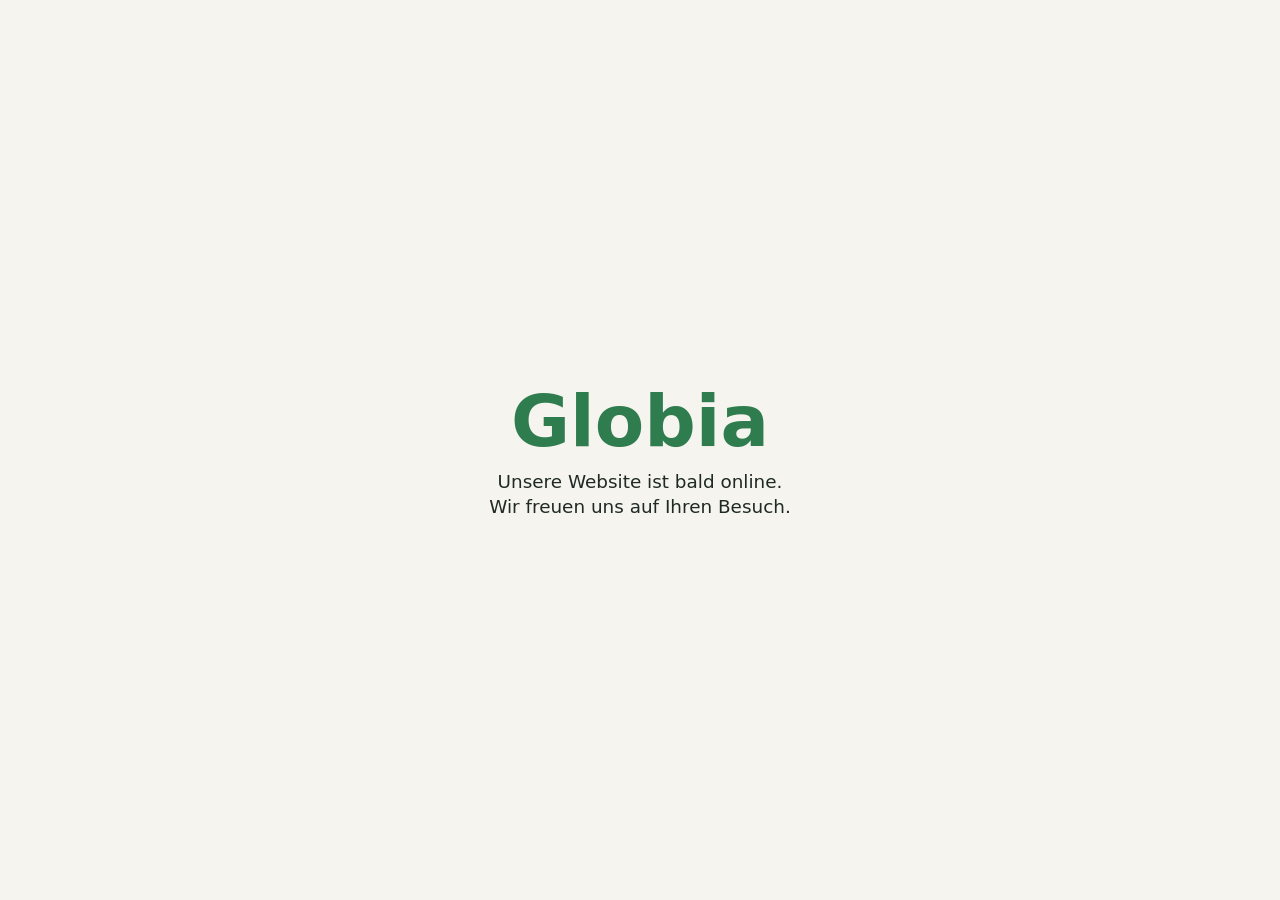
==== index.html @ 4a163db0 "Add coming-soon page and custom domain Co-Authored-By: Claude Sonnet 5.5 <noreply@anthropic.com> Cla" ====
<!doctype html>
<html lang="de">
<head>
<meta charset="utf-8">
<meta name="viewport" content="width=device-width, initial-scale=1">
<title>Globia – bald online</title>
<style>
:root{--bg:#f6f4ee;--fg:#1f2a24;--accent:#2f7d4f}
@media (prefers-color-scheme:dark){:root{--bg:#161b18;--fg:#eef1ec;--accent:#6fcf97}}
body{margin:0;min-height:100vh;display:flex;align-items:center;justify-content:center;background:var(--bg);color:var(--fg);font-family:system-ui,-apple-system,Segoe UI,sans-serif;text-align:center;padding:0 16px}
h1{font-size:clamp(2.5rem,8vw,4.5rem);margin:0 0 .5rem;color:var(--accent)}
p{font-size:1.15rem;margin:.25rem 0}
</style>
</head>
<body>
<main>
<h1>Globia</h1>
<p>Unsere Website ist bald online.</p>
<p>Wir freuen uns auf Ihren Besuch.</p>
</main>
</body>
</html>
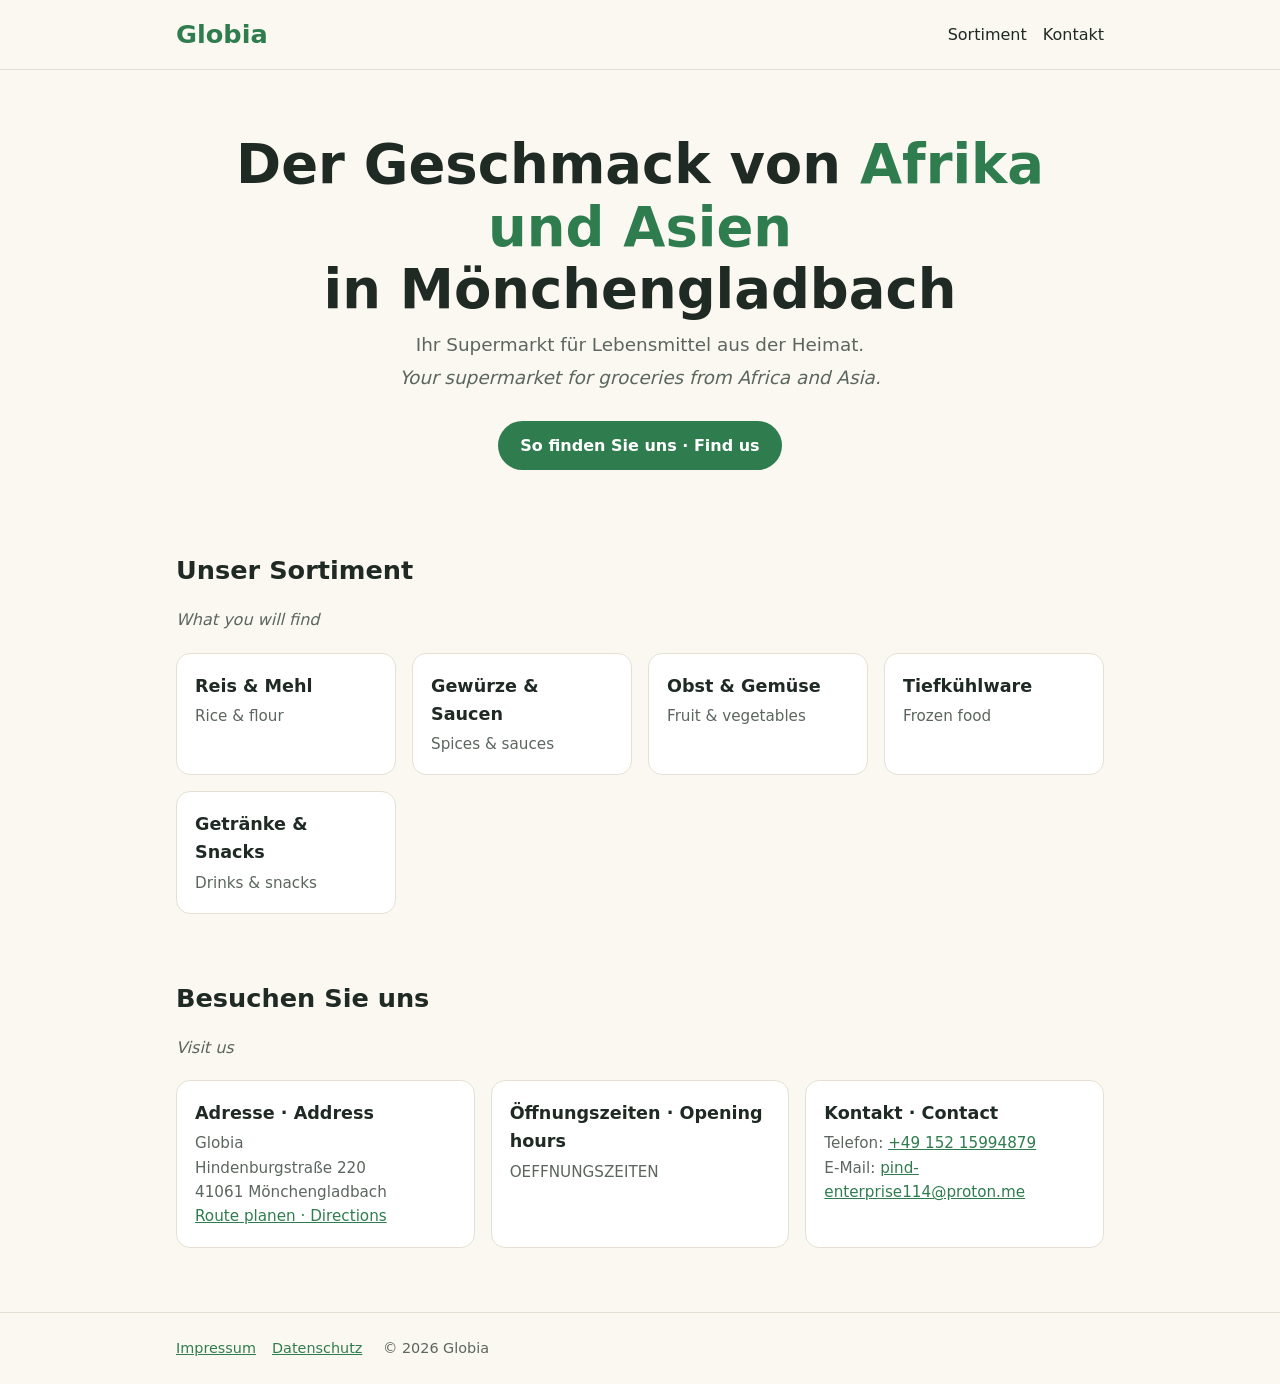
==== commit 7b0ef951: "Add shop homepage, Impressum and privacy policy (draft) Owner name and opening hours are still place" ====
--- a/index.html
+++ b/index.html
@@ -3,20 +3,61 @@
 <head>
 <meta charset="utf-8">
 <meta name="viewport" content="width=device-width, initial-scale=1">
-<title>Globia – bald online</title>
-<style>
-:root{--bg:#f6f4ee;--fg:#1f2a24;--accent:#2f7d4f}
-@media (prefers-color-scheme:dark){:root{--bg:#161b18;--fg:#eef1ec;--accent:#6fcf97}}
-body{margin:0;min-height:100vh;display:flex;align-items:center;justify-content:center;background:var(--bg);color:var(--fg);font-family:system-ui,-apple-system,Segoe UI,sans-serif;text-align:center;padding:0 16px}
-h1{font-size:clamp(2.5rem,8vw,4.5rem);margin:0 0 .5rem;color:var(--accent)}
-p{font-size:1.15rem;margin:.25rem 0}
-</style>
+<title>Globia Supermarkt Mönchengladbach</title>
+<meta name="description" content="Globia – Ihr Supermarkt für Lebensmittel aus Afrika und Asien in Mönchengladbach, Hindenburgstraße 220.">
+<link rel="stylesheet" href="style.css">
 </head>
 <body>
-<main>
-<h1>Globia</h1>
-<p>Unsere Website ist bald online.</p>
-<p>Wir freuen uns auf Ihren Besuch.</p>
+<header><div class="wrap">
+  <a class="logo" href="/">Globia</a>
+  <nav><a href="#sortiment">Sortiment</a><a href="#kontakt">Kontakt</a></nav>
+</div></header>
+
+<main class="wrap">
+  <div class="hero">
+    <h1>Der Geschmack von <span>Afrika und Asien</span><br>in Mönchengladbach</h1>
+    <p>Ihr Supermarkt für Lebensmittel aus der Heimat.</p>
+    <p class="en">Your supermarket for groceries from Africa and Asia.</p>
+    <a class="btn" href="#kontakt">So finden Sie uns · Find us</a>
+  </div>
+
+  <section id="sortiment">
+    <h2>Unser Sortiment</h2>
+    <p class="en">What you will find</p>
+    <div class="grid">
+      <div class="card"><h3>Reis &amp; Mehl</h3><p>Rice &amp; flour</p></div>
+      <div class="card"><h3>Gewürze &amp; Saucen</h3><p>Spices &amp; sauces</p></div>
+      <div class="card"><h3>Obst &amp; Gemüse</h3><p>Fruit &amp; vegetables</p></div>
+      <div class="card"><h3>Tiefkühlware</h3><p>Frozen food</p></div>
+      <div class="card"><h3>Getränke &amp; Snacks</h3><p>Drinks &amp; snacks</p></div>
+    </div>
+  </section>
+
+  <section id="kontakt">
+    <h2>Besuchen Sie uns</h2>
+    <p class="en">Visit us</p>
+    <div class="info">
+      <div class="card">
+        <h3>Adresse · Address</h3>
+        <p>Globia<br>Hindenburgstraße 220<br>41061 Mönchengladbach</p>
+        <p><a href="https://www.google.com/maps/search/?api=1&amp;query=Hindenburgstra%C3%9Fe+220%2C+41061+M%C3%B6nchengladbach">Route planen · Directions</a></p>
+      </div>
+      <div class="card">
+        <h3>Öffnungszeiten · Opening hours</h3>
+        <p>OEFFNUNGSZEITEN</p>
+      </div>
+      <div class="card">
+        <h3>Kontakt · Contact</h3>
+        <p>Telefon: <a href="tel:+4915215994879">+49 152 15994879</a><br>
+        E-Mail: <a href="mailto:pind-enterprise114@proton.me">pind-enterprise114@proton.me</a></p>
+      </div>
+    </div>
+  </section>
 </main>
+
+<footer><div class="wrap">
+  <a href="impressum.html">Impressum</a><a href="datenschutz.html">Datenschutz</a>
+  <span>© 2026 Globia</span>
+</div></footer>
 </body>
 </html>
--- a/style.css
+++ b/style.css
@@ -0,0 +1,28 @@
+:root{--bg:#fbf8f2;--fg:#1f2a24;--muted:#5b665f;--accent:#2f7d4f;--accent2:#d9822b;--card:#ffffff;--line:#e6e0d4}
+@media (prefers-color-scheme:dark){:root{--bg:#141a16;--fg:#eef1ec;--muted:#a9b3ac;--accent:#6fcf97;--accent2:#f2a65a;--card:#1c241f;--line:#2c362f}}
+*{box-sizing:border-box}
+body{margin:0;background:var(--bg);color:var(--fg);font-family:system-ui,-apple-system,"Segoe UI",Roboto,sans-serif;line-height:1.6}
+a{color:var(--accent)}
+.wrap{max-width:960px;margin:0 auto;padding:0 16px}
+header{border-bottom:1px solid var(--line)}
+header .wrap{display:flex;align-items:center;justify-content:space-between;padding-top:14px;padding-bottom:14px}
+.logo{font-weight:800;font-size:1.6rem;color:var(--accent);text-decoration:none}
+nav a{margin-left:16px;text-decoration:none;color:var(--fg);font-weight:500}
+.hero{padding:64px 0 48px;text-align:center}
+.hero h1{font-size:clamp(2rem,6vw,3.4rem);margin:0 0 8px;line-height:1.15}
+.hero h1 span{color:var(--accent)}
+.hero p{font-size:1.15rem;color:var(--muted);margin:4px 0}
+.en{color:var(--muted);font-style:italic}
+.btn{display:inline-block;margin-top:24px;background:var(--accent);color:#fff;padding:12px 22px;border-radius:999px;text-decoration:none;font-weight:600}
+@media (prefers-color-scheme:dark){.btn{color:#10140f}}
+section{padding:32px 0}
+h2{font-size:1.6rem;margin:0 0 4px}
+.grid{display:grid;grid-template-columns:repeat(auto-fit,minmax(200px,1fr));gap:16px;margin-top:20px}
+.card{background:var(--card);border:1px solid var(--line);border-radius:14px;padding:18px}
+.card h3{margin:0 0 4px;font-size:1.1rem}
+.card p{margin:0;color:var(--muted);font-size:.95rem}
+.info{display:grid;grid-template-columns:repeat(auto-fit,minmax(260px,1fr));gap:16px;margin-top:20px}
+footer{border-top:1px solid var(--line);margin-top:32px;padding:24px 0;color:var(--muted);font-size:.9rem}
+footer a{margin-right:16px}
+.legal h1{margin-top:40px}
+.legal h2{font-size:1.2rem;margin-top:28px}
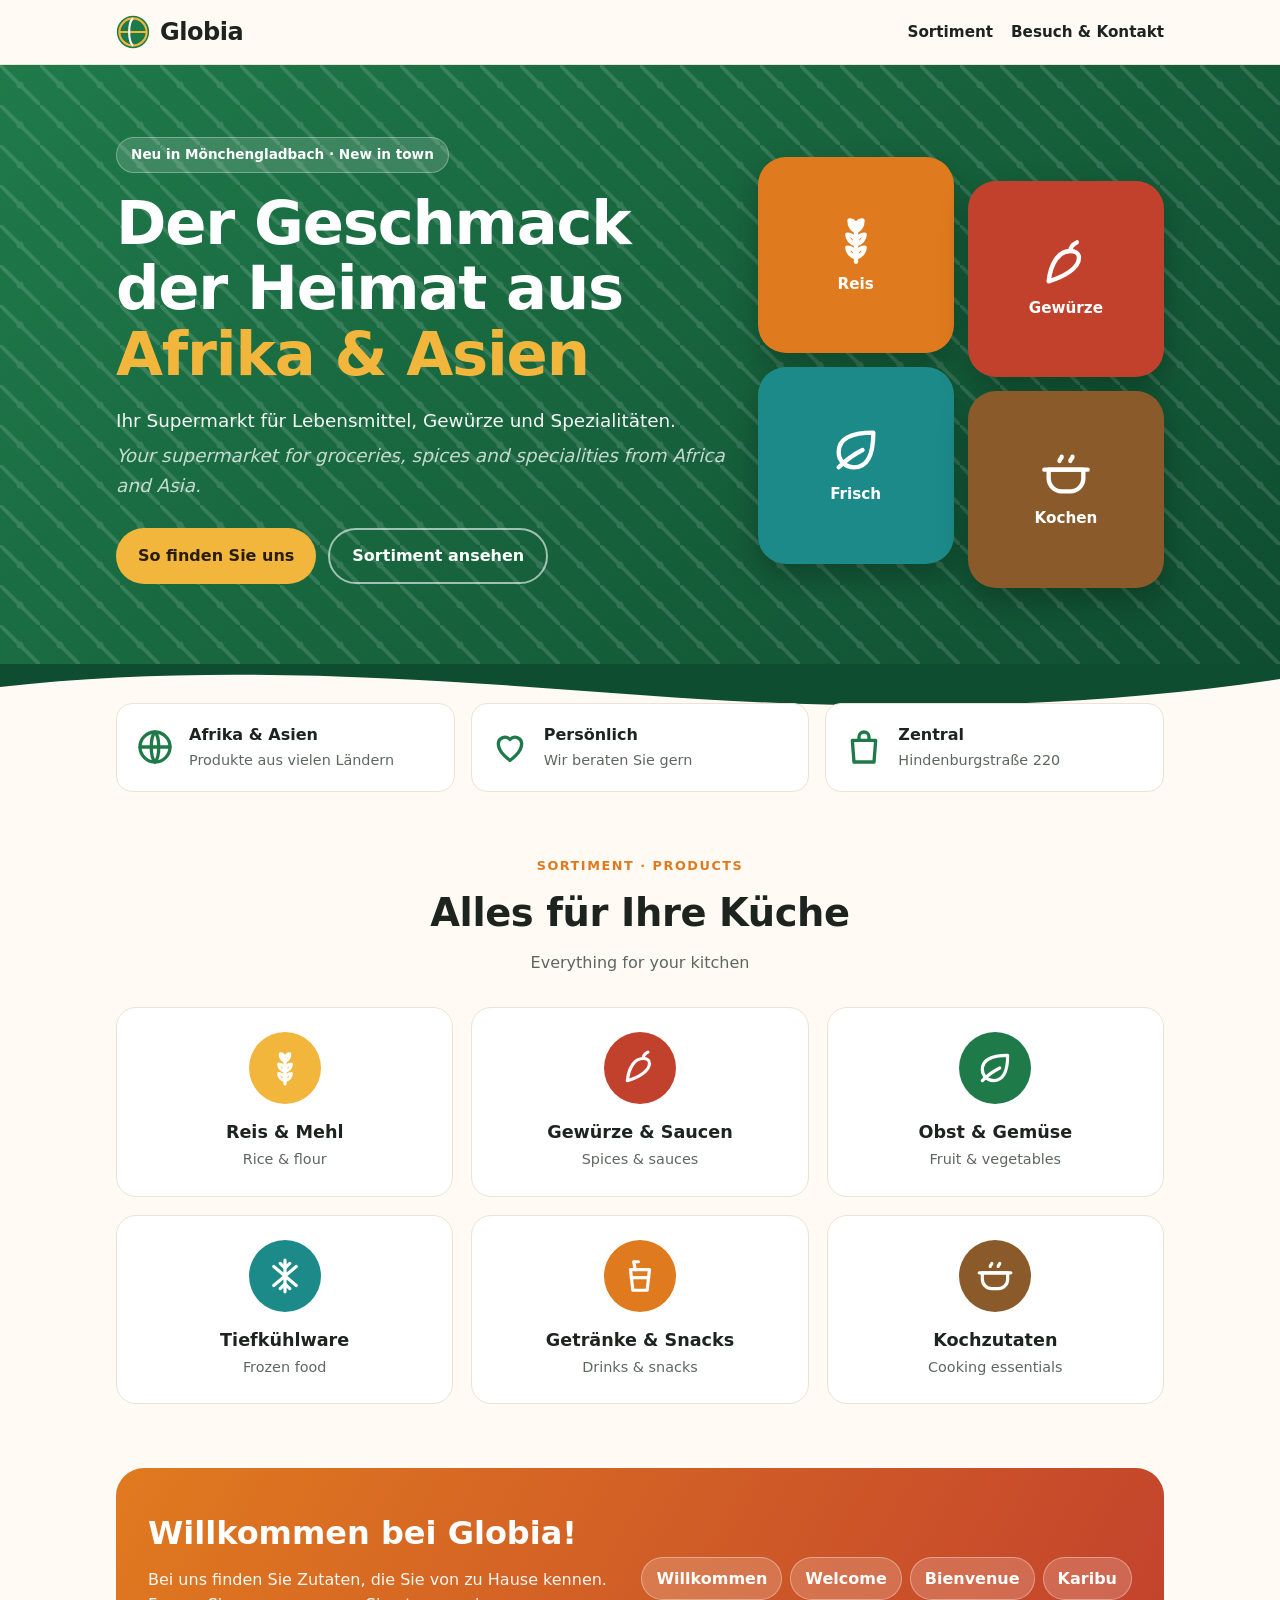
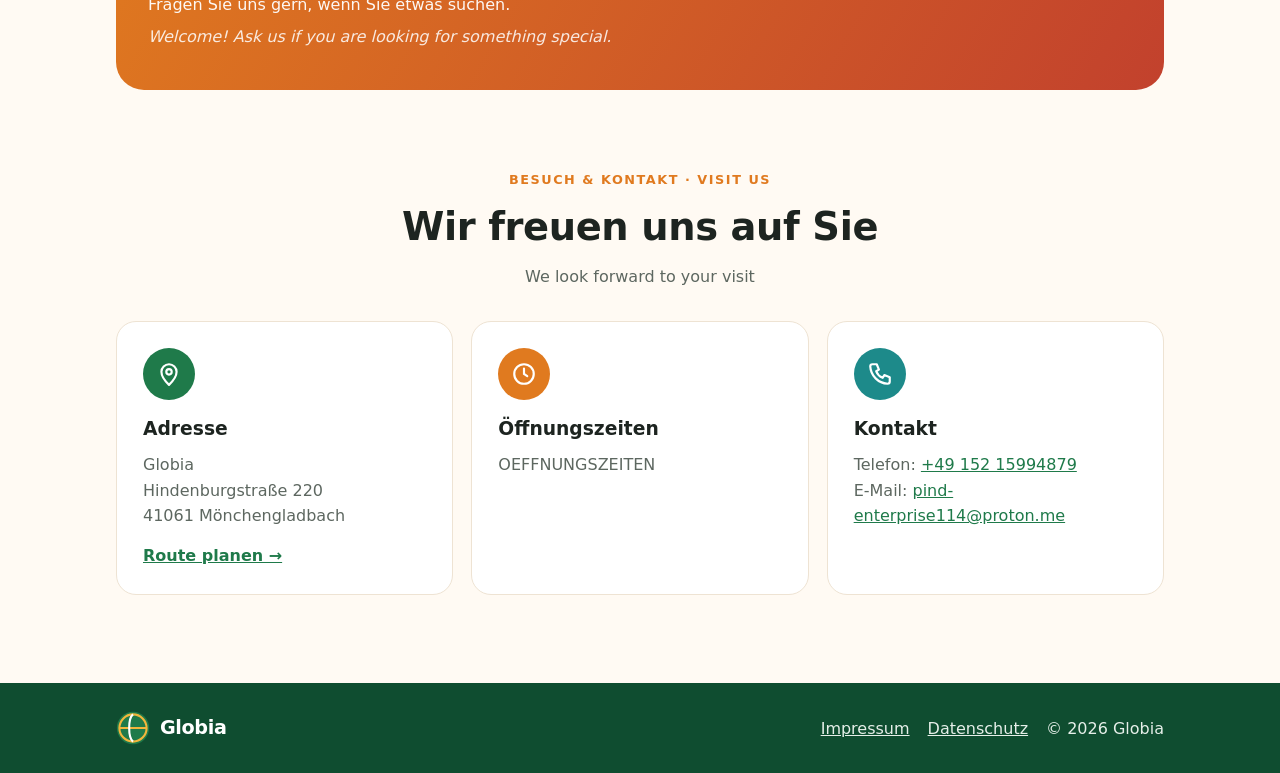
==== commit a3ff1f3b: "Redesign homepage with richer layout Hero with pattern and category tiles, product grid with icons, " ====
--- a/index.html
+++ b/index.html
@@ -3,61 +3,94 @@
 <head>
 <meta charset="utf-8">
 <meta name="viewport" content="width=device-width, initial-scale=1">
-<title>Globia Supermarkt Mönchengladbach</title>
+<title>Globia – Supermarkt für Afrika &amp; Asien in Mönchengladbach</title>
 <meta name="description" content="Globia – Ihr Supermarkt für Lebensmittel aus Afrika und Asien in Mönchengladbach, Hindenburgstraße 220.">
+<meta name="theme-color" content="#1f7a4a">
+<link rel="icon" href="data:image/svg+xml,<svg viewBox='0 0 40 40' aria-hidden='true'><circle cx='20' cy='20' r='19' fill='%231f7a4a'/><path d='M20 4a16 16 0 0 1 0 32M20 4a16 16 0 0 0 0 32M5 20h30' stroke='%23f2b63c' stroke-width='2.5' fill='none'/><path d='M20 4c-6 5-6 27 0 32' stroke='%23fff' stroke-width='2.5' fill='none'/></svg>">
 <link rel="stylesheet" href="style.css">
 </head>
 <body>
-<header><div class="wrap">
-  <a class="logo" href="/">Globia</a>
-  <nav><a href="#sortiment">Sortiment</a><a href="#kontakt">Kontakt</a></nav>
-</div></header>
+<header><div class="wrap"><a class="logo" href="/"><svg viewBox="0 0 40 40" aria-hidden="true"><circle cx="20" cy="20" r="19" fill="#1f7a4a"/><path d="M20 4a16 16 0 0 1 0 32M20 4a16 16 0 0 0 0 32M5 20h30" stroke="#f2b63c" stroke-width="2.5" fill="none"/><path d="M20 4c-6 5-6 27 0 32" stroke="#fff" stroke-width="2.5" fill="none"/></svg>Globia</a><nav><a class="hide-sm" href="#sortiment">Sortiment</a><a href="#besuch">Besuch &amp; Kontakt</a></nav></div></header>
+
+<div class="hero"><div class="wrap">
+  <div>
+    <span class="tag">Neu in Mönchengladbach · New in town</span>
+    <h1>Der Geschmack der Heimat aus <em>Afrika &amp; Asien</em></h1>
+    <p>Ihr Supermarkt für Lebensmittel, Gewürze und Spezialitäten.</p>
+    <p class="en">Your supermarket for groceries, spices and specialities from Africa and Asia.</p>
+    <div class="cta">
+      <a class="btn btn-gold" href="#besuch">So finden Sie uns</a>
+      <a class="btn btn-ghost" href="#sortiment">Sortiment ansehen</a>
+    </div>
+  </div>
+  <div class="hero-art" aria-hidden="true">
+    <div class="bubble b1"><svg viewBox="0 0 24 24" fill="none" stroke="currentColor" stroke-width="2" stroke-linecap="round" stroke-linejoin="round"><path d="M12 22V8"/><path d="M12 8c-2-1-3-3-3-5 2 0 3 2 3 5Zm0 0c2-1 3-3 3-5-2 0-3 2-3 5Z"/><path d="M12 14c-2.5-.5-4-2.5-4-4.5 2.5 0 4 2 4 4.5Zm0 0c2.5-.5 4-2.5 4-4.5-2.5 0-4 2-4 4.5Z"/><path d="M12 20c-2.5-.5-4-2.5-4-4.5 2.5 0 4 2 4 4.5Zm0 0c2.5-.5 4-2.5 4-4.5-2.5 0-4 2-4 4.5Z"/></svg>Reis</div>
+    <div class="bubble b2"><svg viewBox="0 0 24 24" fill="none" stroke="currentColor" stroke-width="2" stroke-linecap="round" stroke-linejoin="round"><path d="M14 6c-5 0-9 5-10 14 7-2 14-6 14-11 0-2-2-3-4-3Z"/><path d="M14 6c0-2 1-3 3-4"/></svg>Gewürze</div>
+    <div class="bubble b3"><svg viewBox="0 0 24 24" fill="none" stroke="currentColor" stroke-width="2" stroke-linecap="round" stroke-linejoin="round"><path d="M11 20A7 7 0 0 1 4 13c0-6 5-9 16-9 0 11-3 16-9 16Z"/><path d="M4 20c4-4 7-6 11-8"/></svg>Frisch</div>
+    <div class="bubble b4"><svg viewBox="0 0 24 24" fill="none" stroke="currentColor" stroke-width="2" stroke-linecap="round" stroke-linejoin="round"><path d="M4 10h16v4a6 6 0 0 1-6 6h-4a6 6 0 0 1-6-6Z"/><path d="M2 10h20M9 6c0-1 1-1 1-2M14 6c0-1 1-1 1-2"/></svg>Kochen</div>
+  </div>
+</div></div>
+<svg class="wave" viewBox="0 0 1440 48" preserveAspectRatio="none" aria-hidden="true"><path fill="currentColor" d="M0 0h1440v16c-240 32-480 32-720 16S240 0 0 24Z"/></svg>
 
 <main class="wrap">
-  <div class="hero">
-    <h1>Der Geschmack von <span>Afrika und Asien</span><br>in Mönchengladbach</h1>
-    <p>Ihr Supermarkt für Lebensmittel aus der Heimat.</p>
-    <p class="en">Your supermarket for groceries from Africa and Asia.</p>
-    <a class="btn" href="#kontakt">So finden Sie uns · Find us</a>
+  <div class="strip">
+    <div><svg viewBox="0 0 24 24" fill="none" stroke="currentColor" stroke-width="2" stroke-linecap="round"><circle cx="12" cy="12" r="9"/><path d="M3 12h18M12 3c3 3 3 15 0 18M12 3c-3 3-3 15 0 18"/></svg><p style="margin:0"><b>Afrika &amp; Asien</b><span>Produkte aus vielen Ländern</span></p></div>
+    <div><svg viewBox="0 0 24 24" fill="none" stroke="currentColor" stroke-width="2" stroke-linecap="round" stroke-linejoin="round"><path d="M12 20s-7-4.5-7-10a4 4 0 0 1 7-2.5A4 4 0 0 1 19 10c0 5.5-7 10-7 10Z"/></svg><p style="margin:0"><b>Persönlich</b><span>Wir beraten Sie gern</span></p></div>
+    <div><svg viewBox="0 0 24 24" fill="none" stroke="currentColor" stroke-width="2" stroke-linecap="round" stroke-linejoin="round"><path d="M5 8h14l-1 13H6Z"/><path d="M9 8V6a3 3 0 0 1 6 0v2"/></svg><p style="margin:0"><b>Zentral</b><span>Hindenburgstraße 220</span></p></div>
   </div>
 
   <section id="sortiment">
-    <h2>Unser Sortiment</h2>
-    <p class="en">What you will find</p>
+    <div class="head">
+      <small>Sortiment · Products</small>
+      <h2>Alles für Ihre Küche</h2>
+      <p>Everything for your kitchen</p>
+    </div>
     <div class="grid">
-      <div class="card"><h3>Reis &amp; Mehl</h3><p>Rice &amp; flour</p></div>
-      <div class="card"><h3>Gewürze &amp; Saucen</h3><p>Spices &amp; sauces</p></div>
-      <div class="card"><h3>Obst &amp; Gemüse</h3><p>Fruit &amp; vegetables</p></div>
-      <div class="card"><h3>Tiefkühlware</h3><p>Frozen food</p></div>
-      <div class="card"><h3>Getränke &amp; Snacks</h3><p>Drinks &amp; snacks</p></div>
+      <div class="cat"><div class="icon" style="background:var(--gold)"><svg viewBox="0 0 24 24" fill="none" stroke="currentColor" stroke-width="2" stroke-linecap="round" stroke-linejoin="round"><path d="M12 22V8"/><path d="M12 8c-2-1-3-3-3-5 2 0 3 2 3 5Zm0 0c2-1 3-3 3-5-2 0-3 2-3 5Z"/><path d="M12 14c-2.5-.5-4-2.5-4-4.5 2.5 0 4 2 4 4.5Zm0 0c2.5-.5 4-2.5 4-4.5-2.5 0-4 2-4 4.5Z"/><path d="M12 20c-2.5-.5-4-2.5-4-4.5 2.5 0 4 2 4 4.5Zm0 0c2.5-.5 4-2.5 4-4.5-2.5 0-4 2-4 4.5Z"/></svg></div><h3>Reis &amp; Mehl</h3><p>Rice &amp; flour</p></div>
+      <div class="cat"><div class="icon" style="background:var(--red)"><svg viewBox="0 0 24 24" fill="none" stroke="currentColor" stroke-width="2" stroke-linecap="round" stroke-linejoin="round"><path d="M14 6c-5 0-9 5-10 14 7-2 14-6 14-11 0-2-2-3-4-3Z"/><path d="M14 6c0-2 1-3 3-4"/></svg></div><h3>Gewürze &amp; Saucen</h3><p>Spices &amp; sauces</p></div>
+      <div class="cat"><div class="icon" style="background:var(--green)"><svg viewBox="0 0 24 24" fill="none" stroke="currentColor" stroke-width="2" stroke-linecap="round" stroke-linejoin="round"><path d="M11 20A7 7 0 0 1 4 13c0-6 5-9 16-9 0 11-3 16-9 16Z"/><path d="M4 20c4-4 7-6 11-8"/></svg></div><h3>Obst &amp; Gemüse</h3><p>Fruit &amp; vegetables</p></div>
+      <div class="cat"><div class="icon" style="background:var(--teal)"><svg viewBox="0 0 24 24" fill="none" stroke="currentColor" stroke-width="2" stroke-linecap="round"><path d="M12 2v20M4.9 6l14.2 12M19.1 6 4.9 18"/><path d="m9 4 3 3 3-3M9 20l3-3 3 3"/></svg></div><h3>Tiefkühlware</h3><p>Frozen food</p></div>
+      <div class="cat"><div class="icon" style="background:var(--orange)"><svg viewBox="0 0 24 24" fill="none" stroke="currentColor" stroke-width="2" stroke-linecap="round" stroke-linejoin="round"><path d="M6 8h12l-1.5 13h-9Z"/><path d="M9 8 8 3h3"/><path d="M6.5 13h11"/></svg></div><h3>Getränke &amp; Snacks</h3><p>Drinks &amp; snacks</p></div>
+      <div class="cat"><div class="icon" style="background:#8a5a2b"><svg viewBox="0 0 24 24" fill="none" stroke="currentColor" stroke-width="2" stroke-linecap="round" stroke-linejoin="round"><path d="M4 10h16v4a6 6 0 0 1-6 6h-4a6 6 0 0 1-6-6Z"/><path d="M2 10h20M9 6c0-1 1-1 1-2M14 6c0-1 1-1 1-2"/></svg></div><h3>Kochzutaten</h3><p>Cooking essentials</p></div>
+    </div>
+
+    <div class="band">
+      <div>
+        <h2>Willkommen bei Globia!</h2>
+        <p>Bei uns finden Sie Zutaten, die Sie von zu Hause kennen. Fragen Sie uns gern, wenn Sie etwas suchen.</p>
+        <p style="opacity:.85;font-style:italic;margin-top:6px">Welcome! Ask us if you are looking for something special.</p>
+      </div>
+      <div class="langs"><span>Willkommen</span><span>Welcome</span><span>Bienvenue</span><span>Karibu</span></div>
     </div>
   </section>
 
-  <section id="kontakt">
-    <h2>Besuchen Sie uns</h2>
-    <p class="en">Visit us</p>
-    <div class="info">
-      <div class="card">
-        <h3>Adresse · Address</h3>
+  <section id="besuch">
+    <div class="head">
+      <small>Besuch &amp; Kontakt · Visit us</small>
+      <h2>Wir freuen uns auf Sie</h2>
+      <p>We look forward to your visit</p>
+    </div>
+    <div class="visit">
+      <div class="box"><div class="icon" style="background:var(--green)"><svg viewBox="0 0 24 24" fill="none" stroke="currentColor" stroke-width="2" stroke-linecap="round" stroke-linejoin="round"><path d="M12 22s7-6.5 7-12a7 7 0 0 0-14 0c0 5.5 7 12 7 12Z"/><circle cx="12" cy="10" r="2.5"/></svg></div>
+        <h3>Adresse</h3>
         <p>Globia<br>Hindenburgstraße 220<br>41061 Mönchengladbach</p>
-        <p><a href="https://www.google.com/maps/search/?api=1&amp;query=Hindenburgstra%C3%9Fe+220%2C+41061+M%C3%B6nchengladbach">Route planen · Directions</a></p>
+        <a class="big" href="https://www.google.com/maps/search/?api=1&amp;query=Hindenburgstra%C3%9Fe+220%2C+41061+M%C3%B6nchengladbach">Route planen →</a>
       </div>
-      <div class="card">
-        <h3>Öffnungszeiten · Opening hours</h3>
+      <div class="box"><div class="icon" style="background:var(--orange)"><svg viewBox="0 0 24 24" fill="none" stroke="currentColor" stroke-width="2" stroke-linecap="round"><circle cx="12" cy="12" r="9"/><path d="M12 7v5l3 2"/></svg></div>
+        <h3>Öffnungszeiten</h3>
         <p>OEFFNUNGSZEITEN</p>
       </div>
-      <div class="card">
-        <h3>Kontakt · Contact</h3>
+      <div class="box"><div class="icon" style="background:var(--teal)"><svg viewBox="0 0 24 24" fill="none" stroke="currentColor" stroke-width="2" stroke-linecap="round" stroke-linejoin="round"><path d="M5 3h4l2 5-2.5 1.5a11 11 0 0 0 6 6L16 13l5 2v4a2 2 0 0 1-2 2A17 17 0 0 1 3 5a2 2 0 0 1 2-2Z"/></svg></div>
+        <h3>Kontakt</h3>
         <p>Telefon: <a href="tel:+4915215994879">+49 152 15994879</a><br>
         E-Mail: <a href="mailto:pind-enterprise114@proton.me">pind-enterprise114@proton.me</a></p>
       </div>
     </div>
   </section>
 </main>
-
 <footer><div class="wrap">
-  <a href="impressum.html">Impressum</a><a href="datenschutz.html">Datenschutz</a>
-  <span>© 2026 Globia</span>
+  <a class="logo" href="/"><svg viewBox="0 0 40 40" aria-hidden="true"><circle cx="20" cy="20" r="19" fill="#1f7a4a"/><path d="M20 4a16 16 0 0 1 0 32M20 4a16 16 0 0 0 0 32M5 20h30" stroke="#f2b63c" stroke-width="2.5" fill="none"/><path d="M20 4c-6 5-6 27 0 32" stroke="#fff" stroke-width="2.5" fill="none"/></svg>Globia</a>
+  <div><a href="impressum.html">Impressum</a><a href="datenschutz.html">Datenschutz</a><span>© 2026 Globia</span></div>
 </div></footer>
 </body>
 </html>
--- a/style.css
+++ b/style.css
@@ -1,28 +1,103 @@
-:root{--bg:#fbf8f2;--fg:#1f2a24;--muted:#5b665f;--accent:#2f7d4f;--accent2:#d9822b;--card:#ffffff;--line:#e6e0d4}
-@media (prefers-color-scheme:dark){:root{--bg:#141a16;--fg:#eef1ec;--muted:#a9b3ac;--accent:#6fcf97;--accent2:#f2a65a;--card:#1c241f;--line:#2c362f}}
+:root{
+  --bg:#fffaf3;--fg:#1d2420;--muted:#5d6760;--card:#ffffff;--line:#eee3d3;
+  --green:#1f7a4a;--orange:#e07a1f;--red:#c2412d;--gold:#f2b63c;--teal:#1d8a8a;
+  --hero1:#1f7a4a;--hero2:#0f4d30;
+}
+@media (prefers-color-scheme:dark){:root{
+  --bg:#121613;--fg:#f1f3ee;--muted:#a8b2aa;--card:#1b221d;--line:#2a332d;
+  --green:#5cc98c;--orange:#f2a35a;--red:#ef7a66;--gold:#f6cc6b;--teal:#5cc6c6;
+  --hero1:#174f33;--hero2:#0b2a1b;
+}}
 *{box-sizing:border-box}
+html{scroll-behavior:smooth}
 body{margin:0;background:var(--bg);color:var(--fg);font-family:system-ui,-apple-system,"Segoe UI",Roboto,sans-serif;line-height:1.6}
-a{color:var(--accent)}
-.wrap{max-width:960px;margin:0 auto;padding:0 16px}
-header{border-bottom:1px solid var(--line)}
-header .wrap{display:flex;align-items:center;justify-content:space-between;padding-top:14px;padding-bottom:14px}
-.logo{font-weight:800;font-size:1.6rem;color:var(--accent);text-decoration:none}
-nav a{margin-left:16px;text-decoration:none;color:var(--fg);font-weight:500}
-.hero{padding:64px 0 48px;text-align:center}
-.hero h1{font-size:clamp(2rem,6vw,3.4rem);margin:0 0 8px;line-height:1.15}
-.hero h1 span{color:var(--accent)}
-.hero p{font-size:1.15rem;color:var(--muted);margin:4px 0}
-.en{color:var(--muted);font-style:italic}
-.btn{display:inline-block;margin-top:24px;background:var(--accent);color:#fff;padding:12px 22px;border-radius:999px;text-decoration:none;font-weight:600}
-@media (prefers-color-scheme:dark){.btn{color:#10140f}}
-section{padding:32px 0}
-h2{font-size:1.6rem;margin:0 0 4px}
-.grid{display:grid;grid-template-columns:repeat(auto-fit,minmax(200px,1fr));gap:16px;margin-top:20px}
-.card{background:var(--card);border:1px solid var(--line);border-radius:14px;padding:18px}
-.card h3{margin:0 0 4px;font-size:1.1rem}
-.card p{margin:0;color:var(--muted);font-size:.95rem}
-.info{display:grid;grid-template-columns:repeat(auto-fit,minmax(260px,1fr));gap:16px;margin-top:20px}
-footer{border-top:1px solid var(--line);margin-top:32px;padding:24px 0;color:var(--muted);font-size:.9rem}
-footer a{margin-right:16px}
-.legal h1{margin-top:40px}
+a{color:var(--green)}
+.wrap{max-width:1080px;margin:0 auto;padding:0 16px}
+
+/* header */
+header{position:sticky;top:0;z-index:10;background:color-mix(in srgb,var(--bg) 88%,transparent);backdrop-filter:blur(8px);border-bottom:1px solid var(--line)}
+header .wrap{display:flex;align-items:center;justify-content:space-between;height:64px}
+.logo{display:flex;align-items:center;gap:10px;font-weight:800;font-size:1.5rem;color:var(--fg);text-decoration:none;letter-spacing:-.02em}
+.logo svg{width:34px;height:34px}
+nav a{margin-left:18px;text-decoration:none;color:var(--fg);font-weight:600;font-size:.95rem}
+nav a:hover{color:var(--green)}
+@media (max-width:520px){nav a.hide-sm{display:none}}
+
+/* hero */
+.hero{position:relative;overflow:hidden;color:#fff;background:linear-gradient(135deg,var(--hero1),var(--hero2))}
+.hero::before{content:"";position:absolute;inset:0;opacity:.13;background-image:
+  radial-gradient(circle at 20px 20px,#fff 3px,transparent 4px),
+  linear-gradient(45deg,transparent 46%,#fff 47%,#fff 53%,transparent 54%);
+  background-size:40px 40px,40px 40px}
+.hero .wrap{position:relative;display:grid;grid-template-columns:1.2fr .8fr;gap:32px;align-items:center;padding-top:72px;padding-bottom:80px}
+@media (max-width:820px){.hero .wrap{grid-template-columns:1fr;padding-top:48px;padding-bottom:56px}.hero-art{display:none}}
+.tag{display:inline-block;background:rgba(255,255,255,.15);border:1px solid rgba(255,255,255,.3);padding:6px 14px;border-radius:999px;font-size:.85rem;font-weight:600;margin-bottom:18px}
+.hero h1{font-size:clamp(2.2rem,5.5vw,3.8rem);line-height:1.08;margin:0 0 18px;letter-spacing:-.02em}
+.hero h1 em{font-style:normal;color:var(--gold)}
+.hero p{font-size:1.15rem;margin:0 0 6px;opacity:.95}
+.hero p.en{opacity:.75;font-style:italic}
+.cta{display:flex;flex-wrap:wrap;gap:12px;margin-top:28px}
+.btn{display:inline-flex;align-items:center;gap:8px;padding:13px 22px;border-radius:999px;font-weight:700;text-decoration:none}
+.btn-gold{background:var(--gold);color:#2a1d05}
+.btn-ghost{border:2px solid rgba(255,255,255,.6);color:#fff}
+.btn:hover{transform:translateY(-1px)}
+.hero-art{display:grid;grid-template-columns:1fr 1fr;gap:14px}
+.bubble{aspect-ratio:1;border-radius:28px;display:flex;flex-direction:column;align-items:center;justify-content:center;gap:6px;font-weight:700;font-size:.95rem;color:#fff;box-shadow:0 12px 30px rgba(0,0,0,.25)}
+.bubble svg{width:52px;height:52px}
+.b1{background:var(--orange)}.b2{background:var(--red);transform:translateY(24px)}.b3{background:var(--teal)}.b4{background:#8a5a2b;transform:translateY(24px)}
+
+@media (max-width:820px){.hero-art{display:none}}
+/* wave divider */
+.wave{display:block;width:100%;height:48px;margin-top:-1px;color:var(--hero2)}
+
+/* strip */
+.strip{display:grid;grid-template-columns:repeat(3,1fr);gap:16px;margin-top:-8px}
+@media (max-width:720px){.strip{grid-template-columns:1fr}}
+.strip div{display:flex;gap:14px;align-items:center;background:var(--card);border:1px solid var(--line);border-radius:16px;padding:18px}
+.strip svg{flex:none;width:40px;height:40px;color:var(--green)}
+.strip b{display:block}
+.strip span{color:var(--muted);font-size:.9rem}
+
+section{padding:64px 0 16px}
+.head{text-align:center;max-width:640px;margin:0 auto 32px}
+.head small{display:block;color:var(--orange);font-weight:800;letter-spacing:.12em;text-transform:uppercase;font-size:.8rem;margin-bottom:6px}
+.head h2{font-size:clamp(1.7rem,4vw,2.4rem);margin:0 0 6px;letter-spacing:-.01em}
+.head p{color:var(--muted);margin:0}
+
+/* categories */
+.grid{display:grid;grid-template-columns:repeat(3,1fr);gap:18px}
+@media (max-width:720px){.grid{grid-template-columns:1fr 1fr;gap:12px}.cat{padding:18px 12px}.icon{width:60px;height:60px}}
+.cat{background:var(--card);border:1px solid var(--line);border-radius:20px;padding:24px 20px;text-align:center;transition:transform .15s,box-shadow .15s}
+.cat:hover{transform:translateY(-4px);box-shadow:0 14px 30px rgba(0,0,0,.08)}
+.icon{width:72px;height:72px;border-radius:50%;display:flex;align-items:center;justify-content:center;margin:0 auto 14px}
+.icon svg{width:38px;height:38px;color:#fff}
+.cat h3{margin:0;font-size:1.1rem}
+.cat p{margin:2px 0 0;color:var(--muted);font-size:.9rem}
+
+/* welcome band */
+.band{margin-top:64px;border-radius:28px;padding:40px 32px;background:linear-gradient(120deg,var(--orange),var(--red));color:#fff;display:grid;grid-template-columns:1fr auto;gap:24px;align-items:center}
+@media (max-width:720px){.band{grid-template-columns:1fr;padding:32px 22px}}
+.band h2{margin:0 0 8px;font-size:clamp(1.5rem,3.5vw,2rem)}
+.band p{margin:0;opacity:.95}
+.langs{display:flex;flex-wrap:wrap;gap:8px}
+.langs span{background:rgba(255,255,255,.18);border:1px solid rgba(255,255,255,.35);padding:8px 14px;border-radius:999px;font-weight:700;white-space:nowrap}
+
+/* visit */
+.visit{display:grid;grid-template-columns:repeat(3,1fr);gap:18px}
+@media (max-width:820px){.visit{grid-template-columns:1fr}}
+.box{background:var(--card);border:1px solid var(--line);border-radius:20px;padding:26px}
+.box .icon{width:52px;height:52px;margin:0 0 14px}
+.box .icon svg{width:26px;height:26px}
+.box h3{margin:0 0 8px}
+.box p{margin:0;color:var(--muted)}
+.box a.big{display:inline-block;margin-top:14px;font-weight:700}
+
+footer{margin-top:72px;background:var(--hero2);color:#e6efe9}
+footer .wrap{display:flex;flex-wrap:wrap;gap:16px;justify-content:space-between;align-items:center;padding-top:28px;padding-bottom:28px}
+footer a{color:#e6efe9;margin-right:18px}
+footer .logo{color:#fff;font-size:1.2rem}
+
+/* legal pages */
+.legal{max-width:760px}
+.legal h1{margin-top:48px;font-size:2.2rem}
 .legal h2{font-size:1.2rem;margin-top:28px}
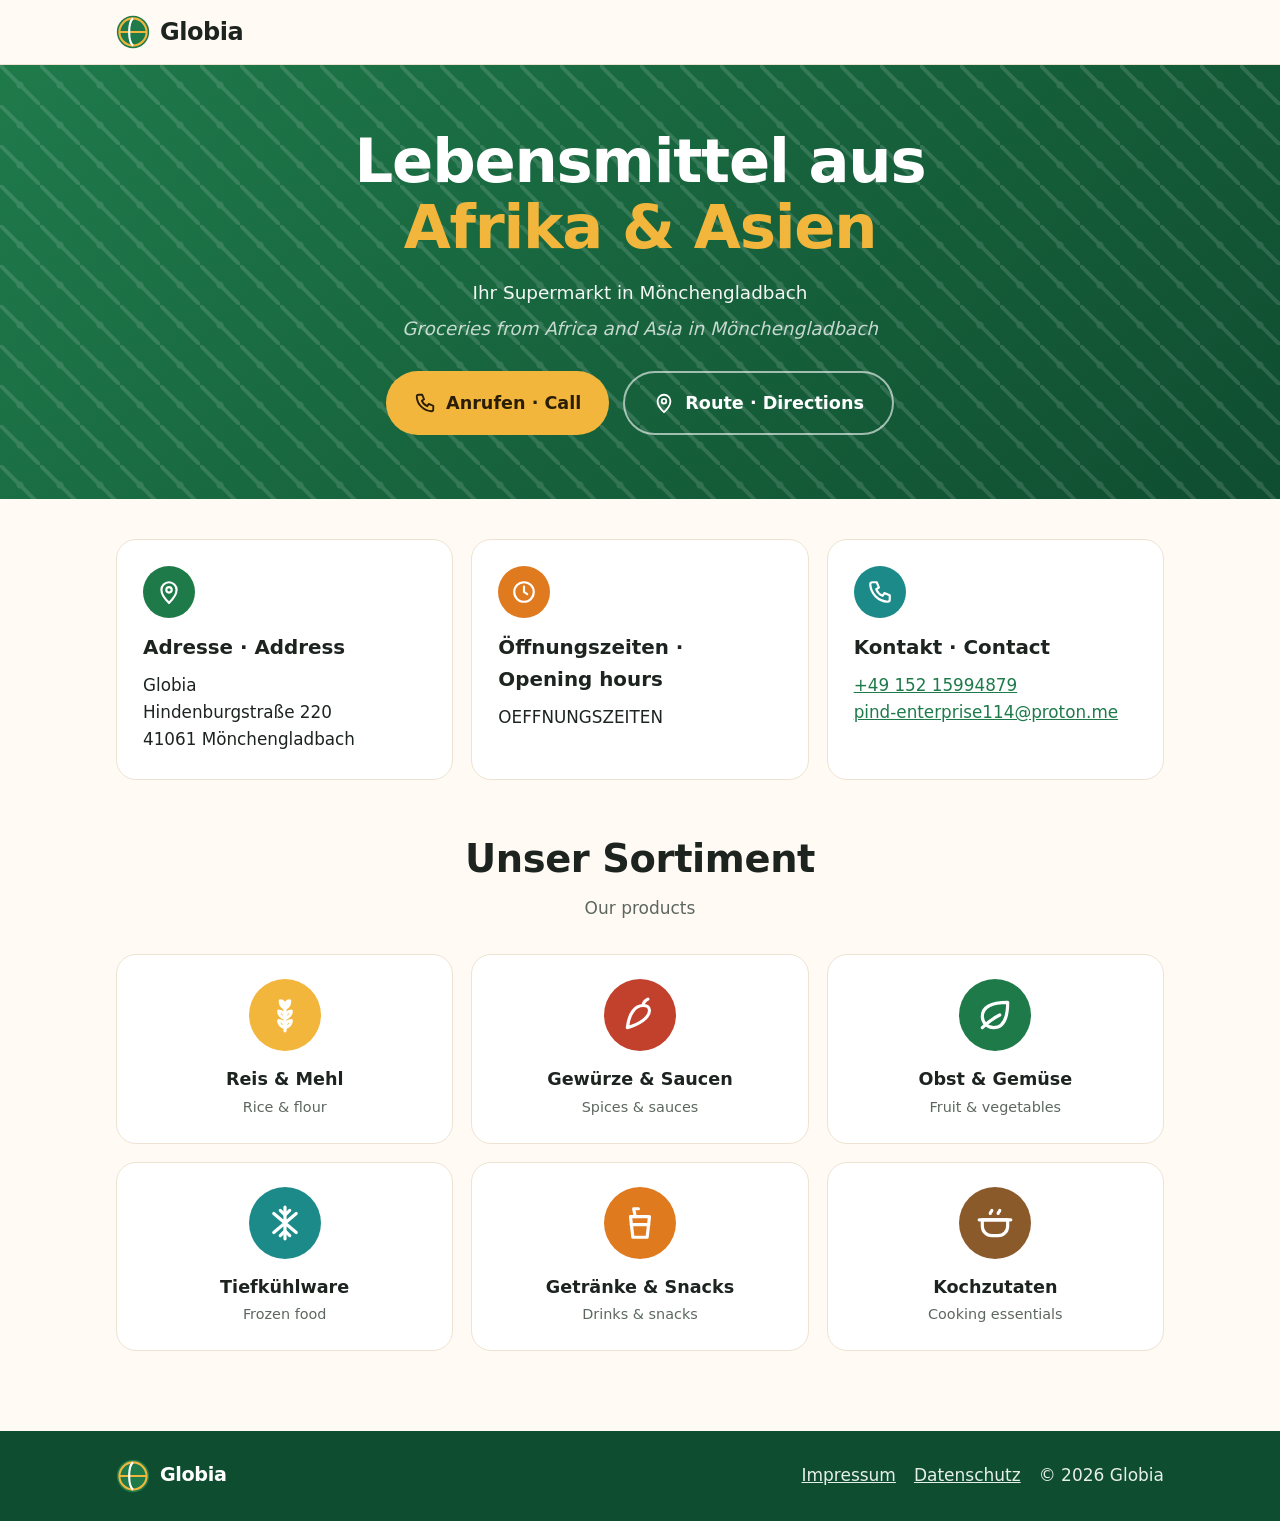
==== commit e95ef702: "Simplify homepage: big call/directions buttons, fewer sections Co-Authored-By: Claude Opus 5.5 <nore" ====
--- a/index.html
+++ b/index.html
@@ -10,40 +10,41 @@
 <link rel="stylesheet" href="style.css">
 </head>
 <body>
-<header><div class="wrap"><a class="logo" href="/"><svg viewBox="0 0 40 40" aria-hidden="true"><circle cx="20" cy="20" r="19" fill="#1f7a4a"/><path d="M20 4a16 16 0 0 1 0 32M20 4a16 16 0 0 0 0 32M5 20h30" stroke="#f2b63c" stroke-width="2.5" fill="none"/><path d="M20 4c-6 5-6 27 0 32" stroke="#fff" stroke-width="2.5" fill="none"/></svg>Globia</a><nav><a class="hide-sm" href="#sortiment">Sortiment</a><a href="#besuch">Besuch &amp; Kontakt</a></nav></div></header>
+<header><div class="wrap"><a class="logo" href="/"><svg viewBox="0 0 40 40" aria-hidden="true"><circle cx="20" cy="20" r="19" fill="#1f7a4a"/><path d="M20 4a16 16 0 0 1 0 32M20 4a16 16 0 0 0 0 32M5 20h30" stroke="#f2b63c" stroke-width="2.5" fill="none"/><path d="M20 4c-6 5-6 27 0 32" stroke="#fff" stroke-width="2.5" fill="none"/></svg>Globia</a></div></header>
 
 <div class="hero"><div class="wrap">
-  <div>
-    <span class="tag">Neu in Mönchengladbach · New in town</span>
-    <h1>Der Geschmack der Heimat aus <em>Afrika &amp; Asien</em></h1>
-    <p>Ihr Supermarkt für Lebensmittel, Gewürze und Spezialitäten.</p>
-    <p class="en">Your supermarket for groceries, spices and specialities from Africa and Asia.</p>
-    <div class="cta">
-      <a class="btn btn-gold" href="#besuch">So finden Sie uns</a>
-      <a class="btn btn-ghost" href="#sortiment">Sortiment ansehen</a>
-    </div>
-  </div>
-  <div class="hero-art" aria-hidden="true">
-    <div class="bubble b1"><svg viewBox="0 0 24 24" fill="none" stroke="currentColor" stroke-width="2" stroke-linecap="round" stroke-linejoin="round"><path d="M12 22V8"/><path d="M12 8c-2-1-3-3-3-5 2 0 3 2 3 5Zm0 0c2-1 3-3 3-5-2 0-3 2-3 5Z"/><path d="M12 14c-2.5-.5-4-2.5-4-4.5 2.5 0 4 2 4 4.5Zm0 0c2.5-.5 4-2.5 4-4.5-2.5 0-4 2-4 4.5Z"/><path d="M12 20c-2.5-.5-4-2.5-4-4.5 2.5 0 4 2 4 4.5Zm0 0c2.5-.5 4-2.5 4-4.5-2.5 0-4 2-4 4.5Z"/></svg>Reis</div>
-    <div class="bubble b2"><svg viewBox="0 0 24 24" fill="none" stroke="currentColor" stroke-width="2" stroke-linecap="round" stroke-linejoin="round"><path d="M14 6c-5 0-9 5-10 14 7-2 14-6 14-11 0-2-2-3-4-3Z"/><path d="M14 6c0-2 1-3 3-4"/></svg>Gewürze</div>
-    <div class="bubble b3"><svg viewBox="0 0 24 24" fill="none" stroke="currentColor" stroke-width="2" stroke-linecap="round" stroke-linejoin="round"><path d="M11 20A7 7 0 0 1 4 13c0-6 5-9 16-9 0 11-3 16-9 16Z"/><path d="M4 20c4-4 7-6 11-8"/></svg>Frisch</div>
-    <div class="bubble b4"><svg viewBox="0 0 24 24" fill="none" stroke="currentColor" stroke-width="2" stroke-linecap="round" stroke-linejoin="round"><path d="M4 10h16v4a6 6 0 0 1-6 6h-4a6 6 0 0 1-6-6Z"/><path d="M2 10h20M9 6c0-1 1-1 1-2M14 6c0-1 1-1 1-2"/></svg>Kochen</div>
+  <h1>Lebensmittel aus <em>Afrika &amp; Asien</em></h1>
+  <p>Ihr Supermarkt in Mönchengladbach</p>
+  <p class="en">Groceries from Africa and Asia in Mönchengladbach</p>
+  <div class="cta">
+    <a class="btn btn-gold" href="tel:+4915215994879"><svg viewBox="0 0 24 24" fill="none" stroke="currentColor" stroke-width="2" stroke-linecap="round" stroke-linejoin="round"><path d="M5 3h4l2 5-2.5 1.5a11 11 0 0 0 6 6L16 13l5 2v4a2 2 0 0 1-2 2A17 17 0 0 1 3 5a2 2 0 0 1 2-2Z"/></svg>Anrufen · Call</a>
+    <a class="btn btn-ghost" href="https://www.google.com/maps/search/?api=1&amp;query=Hindenburgstra%C3%9Fe+220%2C+41061+M%C3%B6nchengladbach"><svg viewBox="0 0 24 24" fill="none" stroke="currentColor" stroke-width="2" stroke-linecap="round" stroke-linejoin="round"><path d="M12 22s7-6.5 7-12a7 7 0 0 0-14 0c0 5.5 7 12 7 12Z"/><circle cx="12" cy="10" r="2.5"/></svg>Route · Directions</a>
   </div>
 </div></div>
-<svg class="wave" viewBox="0 0 1440 48" preserveAspectRatio="none" aria-hidden="true"><path fill="currentColor" d="M0 0h1440v16c-240 32-480 32-720 16S240 0 0 24Z"/></svg>
 
 <main class="wrap">
-  <div class="strip">
-    <div><svg viewBox="0 0 24 24" fill="none" stroke="currentColor" stroke-width="2" stroke-linecap="round"><circle cx="12" cy="12" r="9"/><path d="M3 12h18M12 3c3 3 3 15 0 18M12 3c-3 3-3 15 0 18"/></svg><p style="margin:0"><b>Afrika &amp; Asien</b><span>Produkte aus vielen Ländern</span></p></div>
-    <div><svg viewBox="0 0 24 24" fill="none" stroke="currentColor" stroke-width="2" stroke-linecap="round" stroke-linejoin="round"><path d="M12 20s-7-4.5-7-10a4 4 0 0 1 7-2.5A4 4 0 0 1 19 10c0 5.5-7 10-7 10Z"/></svg><p style="margin:0"><b>Persönlich</b><span>Wir beraten Sie gern</span></p></div>
-    <div><svg viewBox="0 0 24 24" fill="none" stroke="currentColor" stroke-width="2" stroke-linecap="round" stroke-linejoin="round"><path d="M5 8h14l-1 13H6Z"/><path d="M9 8V6a3 3 0 0 1 6 0v2"/></svg><p style="margin:0"><b>Zentral</b><span>Hindenburgstraße 220</span></p></div>
-  </div>
+  <section id="besuch">
+    <div class="visit">
+      <div class="box"><div class="icon" style="background:var(--green)"><svg viewBox="0 0 24 24" fill="none" stroke="currentColor" stroke-width="2" stroke-linecap="round" stroke-linejoin="round"><path d="M12 22s7-6.5 7-12a7 7 0 0 0-14 0c0 5.5 7 12 7 12Z"/><circle cx="12" cy="10" r="2.5"/></svg></div>
+        <h3>Adresse · Address</h3>
+        <p>Globia<br>Hindenburgstraße 220<br>41061 Mönchengladbach</p>
+      </div>
+      <div class="box"><div class="icon" style="background:var(--orange)"><svg viewBox="0 0 24 24" fill="none" stroke="currentColor" stroke-width="2" stroke-linecap="round"><circle cx="12" cy="12" r="9"/><path d="M12 7v5l3 2"/></svg></div>
+        <h3>Öffnungszeiten · Opening hours</h3>
+        <p>OEFFNUNGSZEITEN</p>
+      </div>
+      <div class="box"><div class="icon" style="background:var(--teal)"><svg viewBox="0 0 24 24" fill="none" stroke="currentColor" stroke-width="2" stroke-linecap="round" stroke-linejoin="round"><path d="M5 3h4l2 5-2.5 1.5a11 11 0 0 0 6 6L16 13l5 2v4a2 2 0 0 1-2 2A17 17 0 0 1 3 5a2 2 0 0 1 2-2Z"/></svg></div>
+        <h3>Kontakt · Contact</h3>
+        <p><a href="tel:+4915215994879">+49 152 15994879</a><br>
+        <a href="mailto:pind-enterprise114@proton.me">pind-enterprise114@proton.me</a></p>
+      </div>
+    </div>
+  </section>
 
   <section id="sortiment">
     <div class="head">
-      <small>Sortiment · Products</small>
-      <h2>Alles für Ihre Küche</h2>
-      <p>Everything for your kitchen</p>
+      <h2>Unser Sortiment</h2>
+      <p>Our products</p>
     </div>
     <div class="grid">
       <div class="cat"><div class="icon" style="background:var(--gold)"><svg viewBox="0 0 24 24" fill="none" stroke="currentColor" stroke-width="2" stroke-linecap="round" stroke-linejoin="round"><path d="M12 22V8"/><path d="M12 8c-2-1-3-3-3-5 2 0 3 2 3 5Zm0 0c2-1 3-3 3-5-2 0-3 2-3 5Z"/><path d="M12 14c-2.5-.5-4-2.5-4-4.5 2.5 0 4 2 4 4.5Zm0 0c2.5-.5 4-2.5 4-4.5-2.5 0-4 2-4 4.5Z"/><path d="M12 20c-2.5-.5-4-2.5-4-4.5 2.5 0 4 2 4 4.5Zm0 0c2.5-.5 4-2.5 4-4.5-2.5 0-4 2-4 4.5Z"/></svg></div><h3>Reis &amp; Mehl</h3><p>Rice &amp; flour</p></div>
@@ -53,41 +54,9 @@
       <div class="cat"><div class="icon" style="background:var(--orange)"><svg viewBox="0 0 24 24" fill="none" stroke="currentColor" stroke-width="2" stroke-linecap="round" stroke-linejoin="round"><path d="M6 8h12l-1.5 13h-9Z"/><path d="M9 8 8 3h3"/><path d="M6.5 13h11"/></svg></div><h3>Getränke &amp; Snacks</h3><p>Drinks &amp; snacks</p></div>
       <div class="cat"><div class="icon" style="background:#8a5a2b"><svg viewBox="0 0 24 24" fill="none" stroke="currentColor" stroke-width="2" stroke-linecap="round" stroke-linejoin="round"><path d="M4 10h16v4a6 6 0 0 1-6 6h-4a6 6 0 0 1-6-6Z"/><path d="M2 10h20M9 6c0-1 1-1 1-2M14 6c0-1 1-1 1-2"/></svg></div><h3>Kochzutaten</h3><p>Cooking essentials</p></div>
     </div>
-
-    <div class="band">
-      <div>
-        <h2>Willkommen bei Globia!</h2>
-        <p>Bei uns finden Sie Zutaten, die Sie von zu Hause kennen. Fragen Sie uns gern, wenn Sie etwas suchen.</p>
-        <p style="opacity:.85;font-style:italic;margin-top:6px">Welcome! Ask us if you are looking for something special.</p>
-      </div>
-      <div class="langs"><span>Willkommen</span><span>Welcome</span><span>Bienvenue</span><span>Karibu</span></div>
-    </div>
-  </section>
-
-  <section id="besuch">
-    <div class="head">
-      <small>Besuch &amp; Kontakt · Visit us</small>
-      <h2>Wir freuen uns auf Sie</h2>
-      <p>We look forward to your visit</p>
-    </div>
-    <div class="visit">
-      <div class="box"><div class="icon" style="background:var(--green)"><svg viewBox="0 0 24 24" fill="none" stroke="currentColor" stroke-width="2" stroke-linecap="round" stroke-linejoin="round"><path d="M12 22s7-6.5 7-12a7 7 0 0 0-14 0c0 5.5 7 12 7 12Z"/><circle cx="12" cy="10" r="2.5"/></svg></div>
-        <h3>Adresse</h3>
-        <p>Globia<br>Hindenburgstraße 220<br>41061 Mönchengladbach</p>
-        <a class="big" href="https://www.google.com/maps/search/?api=1&amp;query=Hindenburgstra%C3%9Fe+220%2C+41061+M%C3%B6nchengladbach">Route planen →</a>
-      </div>
-      <div class="box"><div class="icon" style="background:var(--orange)"><svg viewBox="0 0 24 24" fill="none" stroke="currentColor" stroke-width="2" stroke-linecap="round"><circle cx="12" cy="12" r="9"/><path d="M12 7v5l3 2"/></svg></div>
-        <h3>Öffnungszeiten</h3>
-        <p>OEFFNUNGSZEITEN</p>
-      </div>
-      <div class="box"><div class="icon" style="background:var(--teal)"><svg viewBox="0 0 24 24" fill="none" stroke="currentColor" stroke-width="2" stroke-linecap="round" stroke-linejoin="round"><path d="M5 3h4l2 5-2.5 1.5a11 11 0 0 0 6 6L16 13l5 2v4a2 2 0 0 1-2 2A17 17 0 0 1 3 5a2 2 0 0 1 2-2Z"/></svg></div>
-        <h3>Kontakt</h3>
-        <p>Telefon: <a href="tel:+4915215994879">+49 152 15994879</a><br>
-        E-Mail: <a href="mailto:pind-enterprise114@proton.me">pind-enterprise114@proton.me</a></p>
-      </div>
-    </div>
   </section>
 </main>
+
 <footer><div class="wrap">
   <a class="logo" href="/"><svg viewBox="0 0 40 40" aria-hidden="true"><circle cx="20" cy="20" r="19" fill="#1f7a4a"/><path d="M20 4a16 16 0 0 1 0 32M20 4a16 16 0 0 0 0 32M5 20h30" stroke="#f2b63c" stroke-width="2.5" fill="none"/><path d="M20 4c-6 5-6 27 0 32" stroke="#fff" stroke-width="2.5" fill="none"/></svg>Globia</a>
   <div><a href="impressum.html">Impressum</a><a href="datenschutz.html">Datenschutz</a><span>© 2026 Globia</span></div>
--- a/style.css
+++ b/style.css
@@ -10,7 +10,7 @@
 }}
 *{box-sizing:border-box}
 html{scroll-behavior:smooth}
-body{margin:0;background:var(--bg);color:var(--fg);font-family:system-ui,-apple-system,"Segoe UI",Roboto,sans-serif;line-height:1.6}
+body{margin:0;font-size:17px;background:var(--bg);color:var(--fg);font-family:system-ui,-apple-system,"Segoe UI",Roboto,sans-serif;line-height:1.6}
 a{color:var(--green)}
 .wrap{max-width:1080px;margin:0 auto;padding:0 16px}
 
@@ -29,15 +29,17 @@
   radial-gradient(circle at 20px 20px,#fff 3px,transparent 4px),
   linear-gradient(45deg,transparent 46%,#fff 47%,#fff 53%,transparent 54%);
   background-size:40px 40px,40px 40px}
-.hero .wrap{position:relative;display:grid;grid-template-columns:1.2fr .8fr;gap:32px;align-items:center;padding-top:72px;padding-bottom:80px}
-@media (max-width:820px){.hero .wrap{grid-template-columns:1fr;padding-top:48px;padding-bottom:56px}.hero-art{display:none}}
+.hero .wrap{position:relative;text-align:center;padding-top:64px;padding-bottom:64px;max-width:760px}
+@media (max-width:820px){.hero .wrap{padding-top:44px;padding-bottom:48px}}
 .tag{display:inline-block;background:rgba(255,255,255,.15);border:1px solid rgba(255,255,255,.3);padding:6px 14px;border-radius:999px;font-size:.85rem;font-weight:600;margin-bottom:18px}
 .hero h1{font-size:clamp(2.2rem,5.5vw,3.8rem);line-height:1.08;margin:0 0 18px;letter-spacing:-.02em}
 .hero h1 em{font-style:normal;color:var(--gold)}
 .hero p{font-size:1.15rem;margin:0 0 6px;opacity:.95}
 .hero p.en{opacity:.75;font-style:italic}
-.cta{display:flex;flex-wrap:wrap;gap:12px;margin-top:28px}
-.btn{display:inline-flex;align-items:center;gap:8px;padding:13px 22px;border-radius:999px;font-weight:700;text-decoration:none}
+.cta{display:flex;flex-wrap:wrap;gap:14px;margin-top:28px;justify-content:center}
+.btn{display:inline-flex;align-items:center;justify-content:center;gap:10px;padding:16px 28px;border-radius:999px;font-weight:700;font-size:1.1rem;text-decoration:none;min-width:220px}
+.btn svg{width:22px;height:22px}
+@media (max-width:520px){.btn{width:100%}}
 .btn-gold{background:var(--gold);color:#2a1d05}
 .btn-ghost{border:2px solid rgba(255,255,255,.6);color:#fff}
 .btn:hover{transform:translateY(-1px)}
@@ -58,7 +60,7 @@
 .strip b{display:block}
 .strip span{color:var(--muted);font-size:.9rem}
 
-section{padding:64px 0 16px}
+section{padding:40px 0 8px}
 .head{text-align:center;max-width:640px;margin:0 auto 32px}
 .head small{display:block;color:var(--orange);font-weight:800;letter-spacing:.12em;text-transform:uppercase;font-size:.8rem;margin-bottom:6px}
 .head h2{font-size:clamp(1.7rem,4vw,2.4rem);margin:0 0 6px;letter-spacing:-.01em}
@@ -89,7 +91,7 @@
 .box .icon{width:52px;height:52px;margin:0 0 14px}
 .box .icon svg{width:26px;height:26px}
 .box h3{margin:0 0 8px}
-.box p{margin:0;color:var(--muted)}
+.box p{margin:0;font-size:1.05rem}
 .box a.big{display:inline-block;margin-top:14px;font-weight:700}
 
 footer{margin-top:72px;background:var(--hero2);color:#e6efe9}
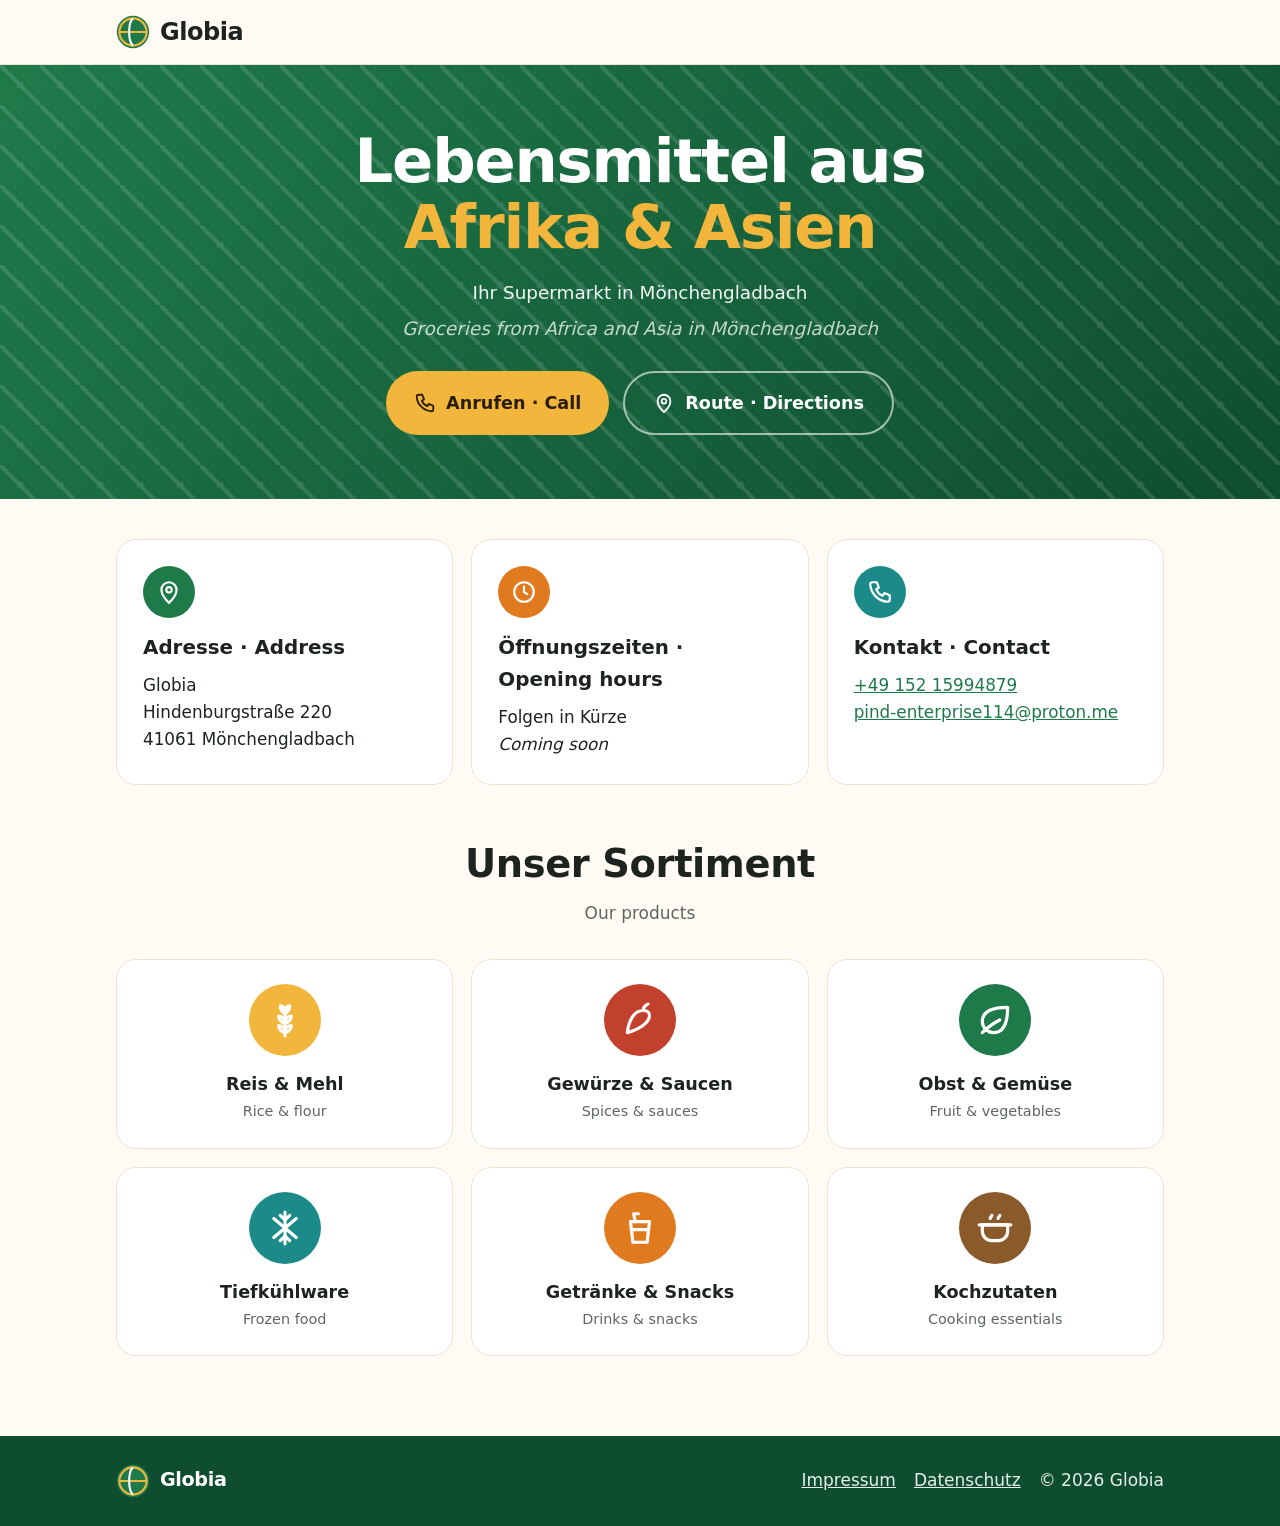
==== commit 9886b84c: "Fill placeholders for first live version Opening hours shown as coming soon; owner name still to be " ====
--- a/index.html
+++ b/index.html
@@ -31,7 +31,7 @@
       </div>
       <div class="box"><div class="icon" style="background:var(--orange)"><svg viewBox="0 0 24 24" fill="none" stroke="currentColor" stroke-width="2" stroke-linecap="round"><circle cx="12" cy="12" r="9"/><path d="M12 7v5l3 2"/></svg></div>
         <h3>Öffnungszeiten · Opening hours</h3>
-        <p>OEFFNUNGSZEITEN</p>
+        <p>Folgen in Kürze<br><em>Coming soon</em></p>
       </div>
       <div class="box"><div class="icon" style="background:var(--teal)"><svg viewBox="0 0 24 24" fill="none" stroke="currentColor" stroke-width="2" stroke-linecap="round" stroke-linejoin="round"><path d="M5 3h4l2 5-2.5 1.5a11 11 0 0 0 6 6L16 13l5 2v4a2 2 0 0 1-2 2A17 17 0 0 1 3 5a2 2 0 0 1 2-2Z"/></svg></div>
         <h3>Kontakt · Contact</h3>
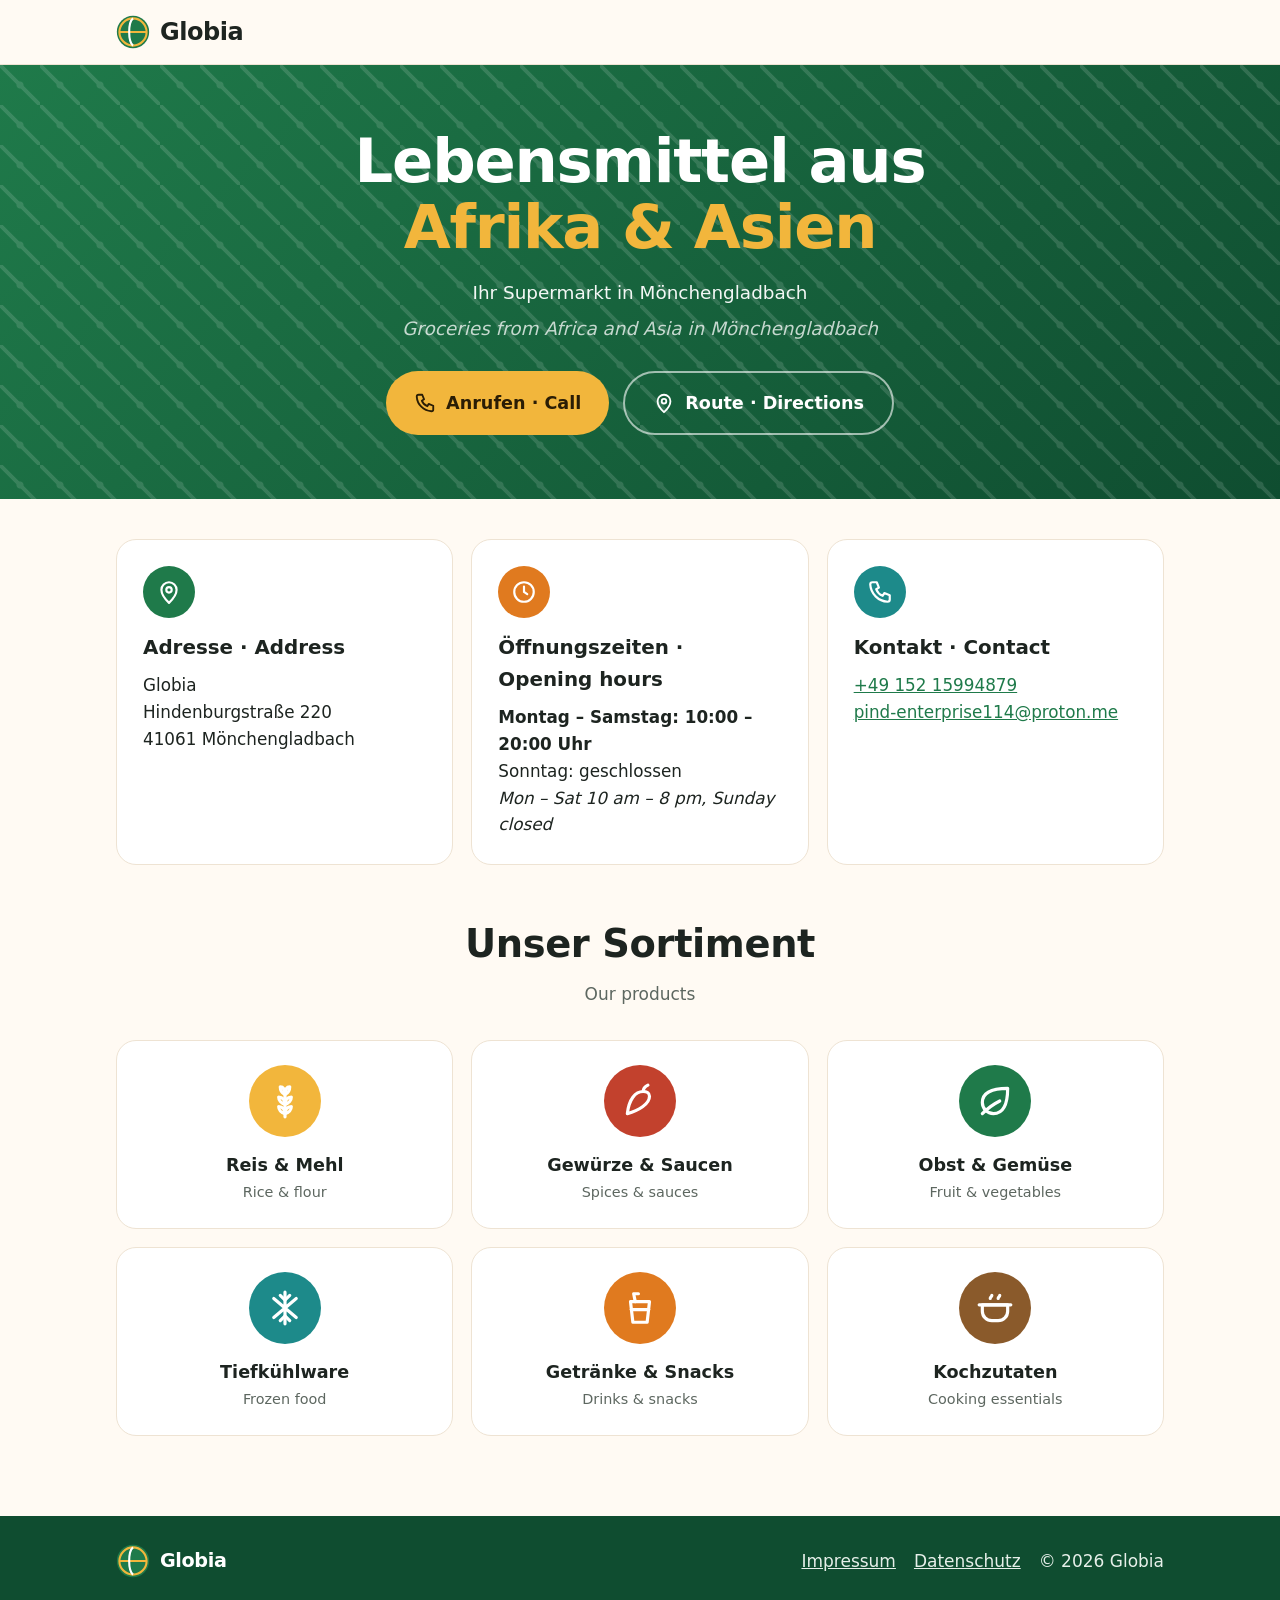
==== commit d6de7651: "Add opening hours Co-Authored-By: Claude Opus 5.5 <noreply@anthropic.com> Claude-Session: https://cl" ====
--- a/index.html
+++ b/index.html
@@ -31,7 +31,7 @@
       </div>
       <div class="box"><div class="icon" style="background:var(--orange)"><svg viewBox="0 0 24 24" fill="none" stroke="currentColor" stroke-width="2" stroke-linecap="round"><circle cx="12" cy="12" r="9"/><path d="M12 7v5l3 2"/></svg></div>
         <h3>Öffnungszeiten · Opening hours</h3>
-        <p>Folgen in Kürze<br><em>Coming soon</em></p>
+        <p><strong>Montag – Samstag: 10:00 – 20:00 Uhr</strong><br>Sonntag: geschlossen<br><em>Mon – Sat 10 am – 8 pm, Sunday closed</em></p>
       </div>
       <div class="box"><div class="icon" style="background:var(--teal)"><svg viewBox="0 0 24 24" fill="none" stroke="currentColor" stroke-width="2" stroke-linecap="round" stroke-linejoin="round"><path d="M5 3h4l2 5-2.5 1.5a11 11 0 0 0 6 6L16 13l5 2v4a2 2 0 0 1-2 2A17 17 0 0 1 3 5a2 2 0 0 1 2-2Z"/></svg></div>
         <h3>Kontakt · Contact</h3>
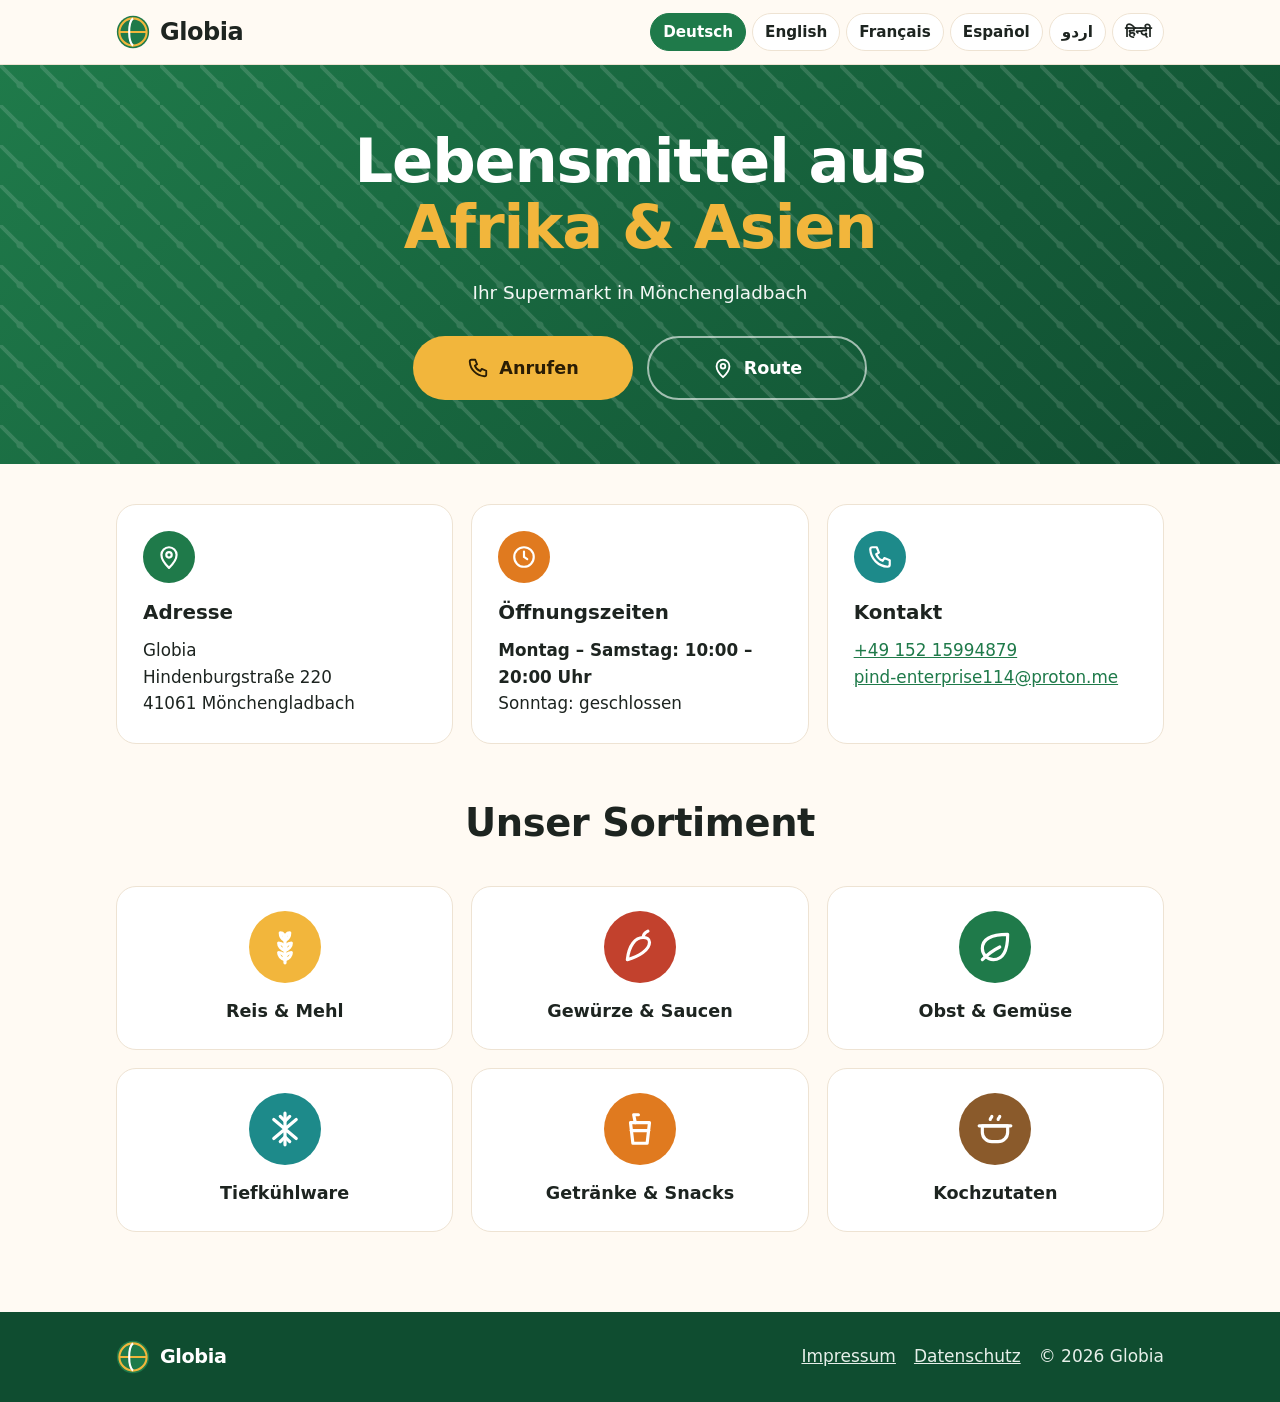
==== commit 1924656c: "Add English, French, Spanish, Urdu and Hindi versions Pages are generated from _build/build.py with " ====
--- a/index.html
+++ b/index.html
@@ -1,5 +1,5 @@
 <!doctype html>
-<html lang="de">
+<html lang="de" dir="ltr">
 <head>
 <meta charset="utf-8">
 <meta name="viewport" content="width=device-width, initial-scale=1">
@@ -7,18 +7,26 @@
 <meta name="description" content="Globia – Ihr Supermarkt für Lebensmittel aus Afrika und Asien in Mönchengladbach, Hindenburgstraße 220.">
 <meta name="theme-color" content="#1f7a4a">
 <link rel="icon" href="data:image/svg+xml,<svg viewBox='0 0 40 40' aria-hidden='true'><circle cx='20' cy='20' r='19' fill='%231f7a4a'/><path d='M20 4a16 16 0 0 1 0 32M20 4a16 16 0 0 0 0 32M5 20h30' stroke='%23f2b63c' stroke-width='2.5' fill='none'/><path d='M20 4c-6 5-6 27 0 32' stroke='%23fff' stroke-width='2.5' fill='none'/></svg>">
+<link rel="alternate" hreflang="de" href="https://globia.shop/">
+<link rel="alternate" hreflang="en" href="https://globia.shop/en.html">
+<link rel="alternate" hreflang="fr" href="https://globia.shop/fr.html">
+<link rel="alternate" hreflang="es" href="https://globia.shop/es.html">
+<link rel="alternate" hreflang="ur" href="https://globia.shop/ur.html">
+<link rel="alternate" hreflang="hi" href="https://globia.shop/hi.html">
 <link rel="stylesheet" href="style.css">
 </head>
 <body>
-<header><div class="wrap"><a class="logo" href="/"><svg viewBox="0 0 40 40" aria-hidden="true"><circle cx="20" cy="20" r="19" fill="#1f7a4a"/><path d="M20 4a16 16 0 0 1 0 32M20 4a16 16 0 0 0 0 32M5 20h30" stroke="#f2b63c" stroke-width="2.5" fill="none"/><path d="M20 4c-6 5-6 27 0 32" stroke="#fff" stroke-width="2.5" fill="none"/></svg>Globia</a></div></header>
+<header><div class="wrap">
+  <a class="logo" href="/" dir="ltr"><svg viewBox="0 0 40 40" aria-hidden="true"><circle cx="20" cy="20" r="19" fill="#1f7a4a"/><path d="M20 4a16 16 0 0 1 0 32M20 4a16 16 0 0 0 0 32M5 20h30" stroke="#f2b63c" stroke-width="2.5" fill="none"/><path d="M20 4c-6 5-6 27 0 32" stroke="#fff" stroke-width="2.5" fill="none"/></svg>Globia</a>
+  <nav class="lang" aria-label="Sprache / Language"><a href="/" lang="de" aria-current="page">Deutsch</a><a href="en.html" lang="en">English</a><a href="fr.html" lang="fr">Français</a><a href="es.html" lang="es">Español</a><a href="ur.html" lang="ur">اردو</a><a href="hi.html" lang="hi">हिन्दी</a></nav>
+</div></header>
 
 <div class="hero"><div class="wrap">
   <h1>Lebensmittel aus <em>Afrika &amp; Asien</em></h1>
   <p>Ihr Supermarkt in Mönchengladbach</p>
-  <p class="en">Groceries from Africa and Asia in Mönchengladbach</p>
   <div class="cta">
-    <a class="btn btn-gold" href="tel:+4915215994879"><svg viewBox="0 0 24 24" fill="none" stroke="currentColor" stroke-width="2" stroke-linecap="round" stroke-linejoin="round"><path d="M5 3h4l2 5-2.5 1.5a11 11 0 0 0 6 6L16 13l5 2v4a2 2 0 0 1-2 2A17 17 0 0 1 3 5a2 2 0 0 1 2-2Z"/></svg>Anrufen · Call</a>
-    <a class="btn btn-ghost" href="https://www.google.com/maps/search/?api=1&amp;query=Hindenburgstra%C3%9Fe+220%2C+41061+M%C3%B6nchengladbach"><svg viewBox="0 0 24 24" fill="none" stroke="currentColor" stroke-width="2" stroke-linecap="round" stroke-linejoin="round"><path d="M12 22s7-6.5 7-12a7 7 0 0 0-14 0c0 5.5 7 12 7 12Z"/><circle cx="12" cy="10" r="2.5"/></svg>Route · Directions</a>
+    <a class="btn btn-gold" href="tel:+4915215994879"><svg viewBox="0 0 24 24" fill="none" stroke="currentColor" stroke-width="2" stroke-linecap="round" stroke-linejoin="round"><path d="M5 3h4l2 5-2.5 1.5a11 11 0 0 0 6 6L16 13l5 2v4a2 2 0 0 1-2 2A17 17 0 0 1 3 5a2 2 0 0 1 2-2Z"/></svg>Anrufen</a>
+    <a class="btn btn-ghost" href="https://www.google.com/maps/search/?api=1&amp;query=Hindenburgstra%C3%9Fe+220%2C+41061+M%C3%B6nchengladbach"><svg viewBox="0 0 24 24" fill="none" stroke="currentColor" stroke-width="2" stroke-linecap="round" stroke-linejoin="round"><path d="M12 22s7-6.5 7-12a7 7 0 0 0-14 0c0 5.5 7 12 7 12Z"/><circle cx="12" cy="10" r="2.5"/></svg>Route</a>
   </div>
 </div></div>
 
@@ -26,40 +34,37 @@
   <section id="besuch">
     <div class="visit">
       <div class="box"><div class="icon" style="background:var(--green)"><svg viewBox="0 0 24 24" fill="none" stroke="currentColor" stroke-width="2" stroke-linecap="round" stroke-linejoin="round"><path d="M12 22s7-6.5 7-12a7 7 0 0 0-14 0c0 5.5 7 12 7 12Z"/><circle cx="12" cy="10" r="2.5"/></svg></div>
-        <h3>Adresse · Address</h3>
-        <p>Globia<br>Hindenburgstraße 220<br>41061 Mönchengladbach</p>
+        <h3>Adresse</h3>
+        <p dir="ltr">Globia<br>Hindenburgstraße 220<br>41061 Mönchengladbach</p>
       </div>
       <div class="box"><div class="icon" style="background:var(--orange)"><svg viewBox="0 0 24 24" fill="none" stroke="currentColor" stroke-width="2" stroke-linecap="round"><circle cx="12" cy="12" r="9"/><path d="M12 7v5l3 2"/></svg></div>
-        <h3>Öffnungszeiten · Opening hours</h3>
-        <p><strong>Montag – Samstag: 10:00 – 20:00 Uhr</strong><br>Sonntag: geschlossen<br><em>Mon – Sat 10 am – 8 pm, Sunday closed</em></p>
+        <h3>Öffnungszeiten</h3>
+        <p><strong>Montag – Samstag: 10:00 – 20:00 Uhr</strong><br>Sonntag: geschlossen</p>
       </div>
       <div class="box"><div class="icon" style="background:var(--teal)"><svg viewBox="0 0 24 24" fill="none" stroke="currentColor" stroke-width="2" stroke-linecap="round" stroke-linejoin="round"><path d="M5 3h4l2 5-2.5 1.5a11 11 0 0 0 6 6L16 13l5 2v4a2 2 0 0 1-2 2A17 17 0 0 1 3 5a2 2 0 0 1 2-2Z"/></svg></div>
-        <h3>Kontakt · Contact</h3>
-        <p><a href="tel:+4915215994879">+49 152 15994879</a><br>
+        <h3>Kontakt</h3>
+        <p dir="ltr"><a href="tel:+4915215994879">+49 152 15994879</a><br>
         <a href="mailto:pind-enterprise114@proton.me">pind-enterprise114@proton.me</a></p>
       </div>
     </div>
   </section>
 
   <section id="sortiment">
-    <div class="head">
-      <h2>Unser Sortiment</h2>
-      <p>Our products</p>
-    </div>
+    <div class="head"><h2>Unser Sortiment</h2></div>
     <div class="grid">
-      <div class="cat"><div class="icon" style="background:var(--gold)"><svg viewBox="0 0 24 24" fill="none" stroke="currentColor" stroke-width="2" stroke-linecap="round" stroke-linejoin="round"><path d="M12 22V8"/><path d="M12 8c-2-1-3-3-3-5 2 0 3 2 3 5Zm0 0c2-1 3-3 3-5-2 0-3 2-3 5Z"/><path d="M12 14c-2.5-.5-4-2.5-4-4.5 2.5 0 4 2 4 4.5Zm0 0c2.5-.5 4-2.5 4-4.5-2.5 0-4 2-4 4.5Z"/><path d="M12 20c-2.5-.5-4-2.5-4-4.5 2.5 0 4 2 4 4.5Zm0 0c2.5-.5 4-2.5 4-4.5-2.5 0-4 2-4 4.5Z"/></svg></div><h3>Reis &amp; Mehl</h3><p>Rice &amp; flour</p></div>
-      <div class="cat"><div class="icon" style="background:var(--red)"><svg viewBox="0 0 24 24" fill="none" stroke="currentColor" stroke-width="2" stroke-linecap="round" stroke-linejoin="round"><path d="M14 6c-5 0-9 5-10 14 7-2 14-6 14-11 0-2-2-3-4-3Z"/><path d="M14 6c0-2 1-3 3-4"/></svg></div><h3>Gewürze &amp; Saucen</h3><p>Spices &amp; sauces</p></div>
-      <div class="cat"><div class="icon" style="background:var(--green)"><svg viewBox="0 0 24 24" fill="none" stroke="currentColor" stroke-width="2" stroke-linecap="round" stroke-linejoin="round"><path d="M11 20A7 7 0 0 1 4 13c0-6 5-9 16-9 0 11-3 16-9 16Z"/><path d="M4 20c4-4 7-6 11-8"/></svg></div><h3>Obst &amp; Gemüse</h3><p>Fruit &amp; vegetables</p></div>
-      <div class="cat"><div class="icon" style="background:var(--teal)"><svg viewBox="0 0 24 24" fill="none" stroke="currentColor" stroke-width="2" stroke-linecap="round"><path d="M12 2v20M4.9 6l14.2 12M19.1 6 4.9 18"/><path d="m9 4 3 3 3-3M9 20l3-3 3 3"/></svg></div><h3>Tiefkühlware</h3><p>Frozen food</p></div>
-      <div class="cat"><div class="icon" style="background:var(--orange)"><svg viewBox="0 0 24 24" fill="none" stroke="currentColor" stroke-width="2" stroke-linecap="round" stroke-linejoin="round"><path d="M6 8h12l-1.5 13h-9Z"/><path d="M9 8 8 3h3"/><path d="M6.5 13h11"/></svg></div><h3>Getränke &amp; Snacks</h3><p>Drinks &amp; snacks</p></div>
-      <div class="cat"><div class="icon" style="background:#8a5a2b"><svg viewBox="0 0 24 24" fill="none" stroke="currentColor" stroke-width="2" stroke-linecap="round" stroke-linejoin="round"><path d="M4 10h16v4a6 6 0 0 1-6 6h-4a6 6 0 0 1-6-6Z"/><path d="M2 10h20M9 6c0-1 1-1 1-2M14 6c0-1 1-1 1-2"/></svg></div><h3>Kochzutaten</h3><p>Cooking essentials</p></div>
+      <div class="cat"><div class="icon" style="background:var(--gold)"><svg viewBox="0 0 24 24" fill="none" stroke="currentColor" stroke-width="2" stroke-linecap="round" stroke-linejoin="round"><path d="M12 22V8"/><path d="M12 8c-2-1-3-3-3-5 2 0 3 2 3 5Zm0 0c2-1 3-3 3-5-2 0-3 2-3 5Z"/><path d="M12 14c-2.5-.5-4-2.5-4-4.5 2.5 0 4 2 4 4.5Zm0 0c2.5-.5 4-2.5 4-4.5-2.5 0-4 2-4 4.5Z"/><path d="M12 20c-2.5-.5-4-2.5-4-4.5 2.5 0 4 2 4 4.5Zm0 0c2.5-.5 4-2.5 4-4.5-2.5 0-4 2-4 4.5Z"/></svg></div><h3>Reis &amp; Mehl</h3></div>
+      <div class="cat"><div class="icon" style="background:var(--red)"><svg viewBox="0 0 24 24" fill="none" stroke="currentColor" stroke-width="2" stroke-linecap="round" stroke-linejoin="round"><path d="M14 6c-5 0-9 5-10 14 7-2 14-6 14-11 0-2-2-3-4-3Z"/><path d="M14 6c0-2 1-3 3-4"/></svg></div><h3>Gewürze &amp; Saucen</h3></div>
+      <div class="cat"><div class="icon" style="background:var(--green)"><svg viewBox="0 0 24 24" fill="none" stroke="currentColor" stroke-width="2" stroke-linecap="round" stroke-linejoin="round"><path d="M11 20A7 7 0 0 1 4 13c0-6 5-9 16-9 0 11-3 16-9 16Z"/><path d="M4 20c4-4 7-6 11-8"/></svg></div><h3>Obst &amp; Gemüse</h3></div>
+      <div class="cat"><div class="icon" style="background:var(--teal)"><svg viewBox="0 0 24 24" fill="none" stroke="currentColor" stroke-width="2" stroke-linecap="round"><path d="M12 2v20M4.9 6l14.2 12M19.1 6 4.9 18"/><path d="m9 4 3 3 3-3M9 20l3-3 3 3"/></svg></div><h3>Tiefkühlware</h3></div>
+      <div class="cat"><div class="icon" style="background:var(--orange)"><svg viewBox="0 0 24 24" fill="none" stroke="currentColor" stroke-width="2" stroke-linecap="round" stroke-linejoin="round"><path d="M6 8h12l-1.5 13h-9Z"/><path d="M9 8 8 3h3"/><path d="M6.5 13h11"/></svg></div><h3>Getränke &amp; Snacks</h3></div>
+      <div class="cat"><div class="icon" style="background:#8a5a2b"><svg viewBox="0 0 24 24" fill="none" stroke="currentColor" stroke-width="2" stroke-linecap="round" stroke-linejoin="round"><path d="M4 10h16v4a6 6 0 0 1-6 6h-4a6 6 0 0 1-6-6Z"/><path d="M2 10h20M9 6c0-1 1-1 1-2M14 6c0-1 1-1 1-2"/></svg></div><h3>Kochzutaten</h3></div>
     </div>
   </section>
 </main>
 
 <footer><div class="wrap">
-  <a class="logo" href="/"><svg viewBox="0 0 40 40" aria-hidden="true"><circle cx="20" cy="20" r="19" fill="#1f7a4a"/><path d="M20 4a16 16 0 0 1 0 32M20 4a16 16 0 0 0 0 32M5 20h30" stroke="#f2b63c" stroke-width="2.5" fill="none"/><path d="M20 4c-6 5-6 27 0 32" stroke="#fff" stroke-width="2.5" fill="none"/></svg>Globia</a>
-  <div><a href="impressum.html">Impressum</a><a href="datenschutz.html">Datenschutz</a><span>© 2026 Globia</span></div>
+  <a class="logo" href="/" dir="ltr"><svg viewBox="0 0 40 40" aria-hidden="true"><circle cx="20" cy="20" r="19" fill="#1f7a4a"/><path d="M20 4a16 16 0 0 1 0 32M20 4a16 16 0 0 0 0 32M5 20h30" stroke="#f2b63c" stroke-width="2.5" fill="none"/><path d="M20 4c-6 5-6 27 0 32" stroke="#fff" stroke-width="2.5" fill="none"/></svg>Globia</a>
+  <div lang="de" dir="ltr"><a href="impressum.html">Impressum</a><a href="datenschutz.html">Datenschutz</a><span>© 2026 Globia</span></div>
 </div></footer>
 </body>
 </html>
--- a/style.css
+++ b/style.css
@@ -103,3 +103,14 @@
 .legal{max-width:760px}
 .legal h1{margin-top:48px;font-size:2.2rem}
 .legal h2{font-size:1.2rem;margin-top:28px}
+
+/* language switch */
+header .wrap{flex-wrap:wrap;height:auto;min-height:64px;gap:10px;padding-top:10px;padding-bottom:10px}
+nav.lang{display:flex;flex-wrap:wrap;gap:6px}
+nav.lang a{margin:0;padding:6px 12px;border:1px solid var(--line);border-radius:999px;font-size:.95rem;font-weight:600;background:var(--card)}
+nav.lang a[aria-current="page"]{background:var(--green);border-color:var(--green);color:#fff}
+@media (prefers-color-scheme:dark){nav.lang a[aria-current="page"]{color:#10140f}}
+@media (max-width:520px){header .wrap{justify-content:center}nav.lang{justify-content:center}}
+[lang="ur"]{font-family:"Noto Nastaliq Urdu","Urdu Typesetting","Jameel Noori Nastaleeq","Noto Naskh Arabic",system-ui,sans-serif}
+html[lang="ur"] body{line-height:2}
+html[lang="ur"] .hero h1{line-height:1.6}
